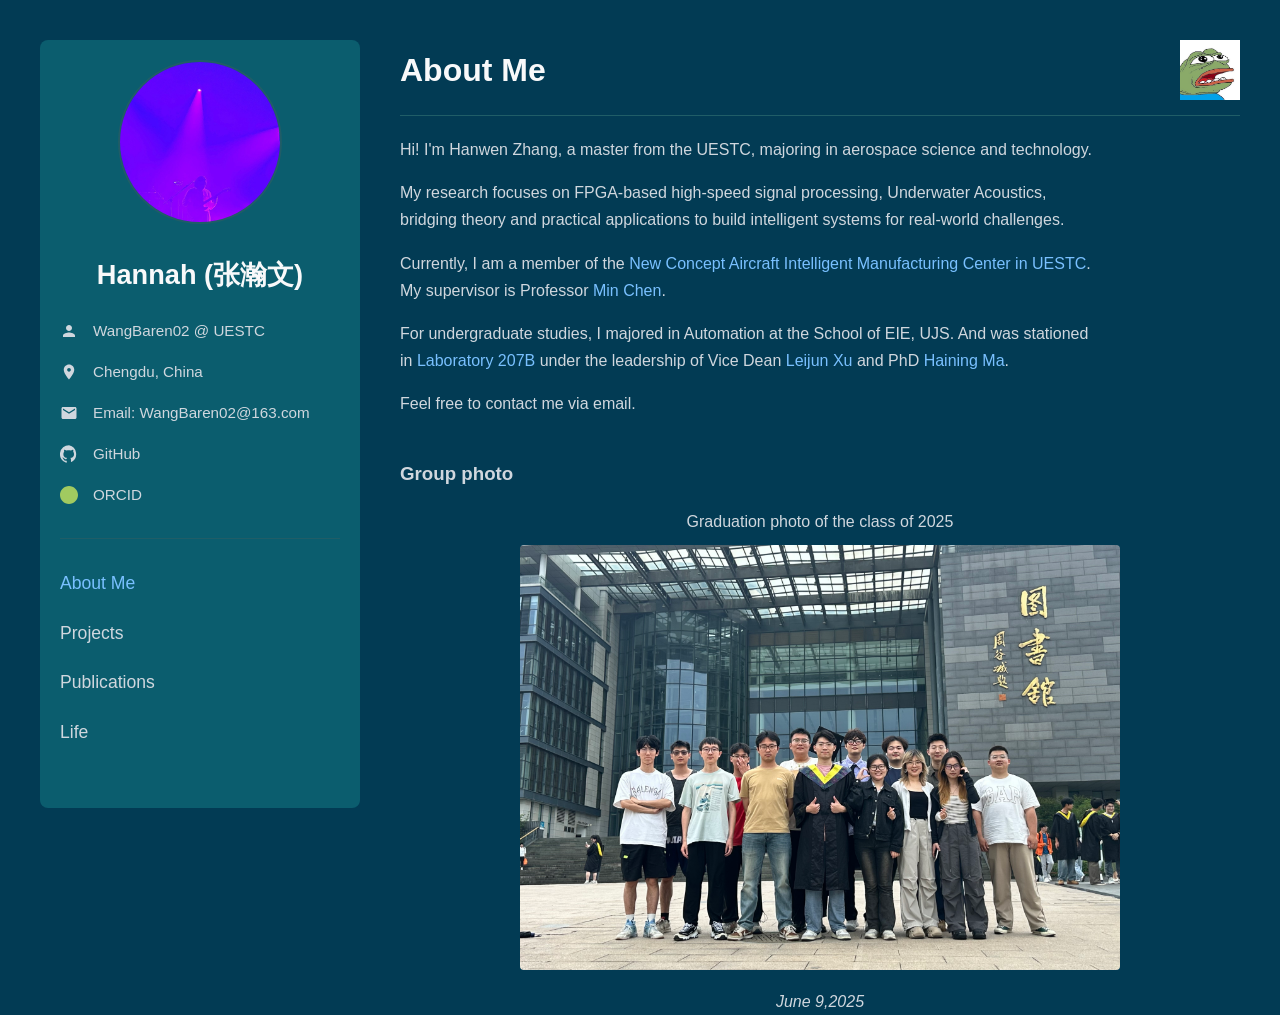
==== index.html @ 221b1028 "7" ====
<!DOCTYPE html>
<html lang="zh-CN">
<head>
    <meta charset="UTF-8">
    <meta name="viewport" content="width=1200, user-scalable=no">
    <title>Hannah (张瀚文) | Home</title>
    <link rel="icon" type="image/png" href="figure/WangBaren.jpg">
    <!-- Shared CSS for all pages -->
    <style>

        html, body {
            height: 100%;
            margin: 0;
        }

        :root { --bg-color: #023b54; --sidebar-bg-color: #0b5d6e; --text-color: #d0d7de; --link-color: #79c0ff; --heading-color: #f8f9fa; --border-color: #205d67; }
        body { margin: 0; font-family: -apple-system, BlinkMacSystemFont, 'Segoe UI', 'Roboto', sans-serif; background-color: var(--bg-color); color: var(--text-color); font-size: 16px; line-height: 1.7; }
        .container { display: flex; max-width: 1200px; margin: 40px auto; padding: 0 20px; align-items: flex-start; height: calc(100vh - 80px); }
        .sidebar {
            width: 280px;
            flex-shrink: 0;
            position: sticky;
            top: 40px;
            align-self: flex-start;
            background-color: var(--sidebar-bg-color);
            border-radius: 8px;
            padding: 20px;
        }
        a {
        color: var(--link-color);
        text-decoration: none;
        transition: color 0.2s;
          }
        a:hover { color: #9cd4ff; }
        a:visited { color: var(--link-color); }

        .main-content { flex-grow: 1; padding-left: 40px; overflow-y: auto; }
        .profile-card {
            text-align: center;
        }
        .profile-card .avatar {
            width: 160px;
            height: 160px;
            border-radius: 50%;
            border: 2px solid var(--border-color);
            margin-bottom: 20px;
        }
        .profile-card h1 {
            font-size: 1.7em;
            color: var(--heading-color);
            margin: 0 0 10px 0;
        }
        .info-list {
            list-style: none;
            padding: 0;
            margin-top: 20px;
            text-align: left;
        }
        .info-list li {
            display: flex;
            align-items: center;
            margin-bottom: 15px;
            font-size: 0.95em;
        }
        .info-list svg {
            width: 18px;
            height: 18px;
            margin-right: 15px;
            fill: var(--text-color);
            flex-shrink: 0;
        }
        .info-list a {
            color: var(--text-color);
            text-decoration: none;
            transition: color 0.2s;
            word-break: break-all;
        }
        .info-list a:hover {
            color: var(--link-color);
        }
        .page-title {
            font-size: 2em;
            color: var(--heading-color);
            margin-top: 0;
            margin-bottom: 20px;
        }
        .navigation {
            list-style: none;
            padding: 0;
            margin: 30px 0;
            border-top: 1px solid var(--border-color);
            padding-top: 20px;
            text-align: left;
        }
        .navigation a {
            display: block;
            padding: 10px 0px;
            font-size: 1.1em;
            color: var(--text-color);
            text-decoration: none;
            font-weight: 500;
            transition: color 0.2s;
        }
        .navigation a:hover,
        .navigation a.active {
            color: var(--link-color);
        }

        .content-section {
            margin-bottom: 40px;
        }
        .content-section p {
            max-width: 700px;
        }
        .item {
            display: flex;
            gap: 20px;
            margin-bottom: 30px;
        }
        .item .thumbnail {
            width: 220px;
            height: 140px;
            flex-shrink: 0;
            object-fit: cover;
            border: 1px solid var(--border-color);
        }
        .item-details .title {
            font-weight: 600;
            font-size: 1.1em;
            color: var(--heading-color);
            margin: 0 0 5px 0;
        }
        .item-details .description {
            font-size: 0.95em;
            margin: 0;
        }
        @media (max-width: 900px) {
            .container { flex-direction: column; }
            .sidebar { position: static; width: 100%; margin-bottom: 40px; }
            .main-content { padding-left: 0; }
        }
        @media (max-width: 600px) {
            .item { flex-direction: column; }
            .item .thumbnail { width: 100%; margin-bottom: 15px; }
        }
    </style>
</head>
<body>
    <div class="container">
        <aside class="sidebar">
            <div class="profile-card">
                <img src="figure/Hannah.jpg" alt="Avatar" class="avatar">
                <h1>Hannah (张瀚文)</h1>
            </div>
            <ul class="info-list">
                <li><svg viewBox="0 0 24 24"><path d="M12 12c2.21 0 4-1.79 4-4s-1.79-4-4-4-4 1.79-4 4 1.79 4 4 4zm0 2c-2.67 0-8 1.34-8 4v2h16v-2c0-2.66-5.33-4-8-4z"></path></svg><span>WangBaren02 @ UESTC</span></li>
                <li><svg viewBox="0 0 24 24"><path d="M12 2C8.13 2 5 5.13 5 9c0 5.25 7 13 7 13s7-7.75 7-13c0-3.87-3.13-7-7-7zm0 9.5c-1.38 0-2.5-1.12-2.5-2.5s1.12-2.5 2.5-2.5 2.5 1.12 2.5 2.5-1.12 2.5-2.5 2.5z"></path></svg><span>Chengdu, China</span></li>
                <li><svg viewBox="0 0 24 24"><path d="M20 4H4c-1.1 0-1.99.9-1.99 2L2 18c0 1.1.9 2 2 2h16c1.1 0 2-.9 2-2V6c0-1.1-.9-2-2-2zm0 4l-8 5-8-5V6l8 5 8-5v2z"></path></svg>Email: WangBaren02@163.com</li>
                <li><svg viewBox="0 0 24 24"><path d="M12 .3a12 12 0 0 0-3.8 23.4c.6.1.8-.3.8-.6v-2.2c-3.3.7-4-1.6-4-1.6-.5-1.4-1.3-1.8-1.3-1.8-1-1 .1-1 .1-1 1.1.1 1.7 1.2 1.7 1.2.9 1.6 2.5 1.2 3.1.9.1-.7.4-1.2.8-1.4-2.4-.3-4.9-1.2-4.9-5.3 0-1.2.4-2.1 1.1-2.9-.1-.3-.5-1.4.1-2.8 0 0 .9-.3 3.1 1.2.9-.2 1.9-.4 2.8-.4s1.9.1 2.8.4c2.2-1.5 3.1-1.2 3.1-1.2.6 1.4.2 2.5.1 2.8.7.7 1.1 1.7 1.1 2.9 0 4.1-2.5 5-4.9 5.3.4.3.8 1 .8 1.9v2.8c0 .3.2.7.8.6A12 12 0 0 0 12 .3z"></path></svg><a href="https://github.com/WangBaren02" target="_blank">GitHub</a></li>
                <li><svg viewBox="0 0 24 24" style="fill:#a1ca60;"><path d="M12 0C5.37 0 0 5.37 0 12s5.37 12 12 12 12-5.37 12-12S18.63 0 12 0zM7.6 18.44c-1.2-.28-1.5-.76-1.53-.8-.05-.1-.1-.13-.1-.14-.03-.02-.06-.03-.1-.03-.05 0-.1.02-.12.04-.02.02-.04.05-.04.1 0 .04.1.12.25.3.15.17.48.56 1.17.7.7.15 1.48.06 1.9-.22.1-.07.1-.17.1-.2 0-.02 0-.03-.02-.04-.02-.02-.05-.03-.1-.03s-.1.02-.13.04c-.4.2-1.1.28-1.7.1zM9.9 19.95c-.9-.45-1.23-1-1.26-1.07-.03-.07-.06-.1-.08-.12-.02-.02-.05-.03-.1-.03-.05 0-.1.02-.12.04-.03.02-.05.05-.05.1s.06.2.2.35c.14.15.5.58 1.27.97.77.4 1.62.46 2.08.2.1-.05.16-.14.16-.18 0-.04-.02-.06-.05-.08-.03-.02-.06-.02-.12-.02-.05 0-.1.02-.15.04-.5.2-1.32.18-1.9-.2zM12.17 21.2c-.56-.5-.73-1.15-.76-1.24-.03-.1-.06-.13-.08-.15-.02-.02-.05-.03-.1-.03-.05 0-.1.02-.13.04-.02.02-.04.06-.04.12 0 .05.05.2.16.4.1.22.45.88 1.2 1.34.75.45 1.63.53 2.1.3.1-.04.18-.13.18-.2 0-.03-.02-.06-.05-.08-.03-.02-.06-.03-.12-.03s-.12.02-.16.04c-.52.2-1.35.16-1.9-.3zM15.1 20.6c-.2-.7-.2-1.3-.2-1.35 0-.05-.02-.1-.05-.12s-.06-.03-.12-.03c-.05 0-.1.02-.14.04-.04.02-.08.06-.08.13 0 .07.02.5.06 1.1.04.6.13 1.18.28 1.62.03.1.1.15.15.15.05 0 .1-.02.1-.08.02-.12-.02-.8-.06-1.4zM18.3 18.4c-.65-.75-.8-1.4-.8-1.5s0-.15.02-.2c0-.04-.02-.07-.05-.1-.03-.02-.06-.03-.12-.03-.05 0-.1.02-.14.04-.04.02-.08.06-.08.13 0 .06.05.5.46 1.5.4.98.8 1.55 1.17 1.7.1.04.16.06.2.06.05 0 .1-.02.1-.08 0-.08-.2-.7-.6-1.5z"></path></svg><a href="" target="_blank">ORCID</a></li>
            </ul>
            <nav class="navigation">
                <a href="index.html" class="active">About Me</a>
                <a href="projects.html">Projects</a>
                <a href="publications.html">Publications</a>
                <a href="life.html">Life</a>
            </nav>
        </aside>

        <main class="main-content">
            <section class="content-section">
                <div style="display:flex; align-items:center; justify-content:space-between; border-bottom: 1px solid var(--border-color); padding-bottom: 15px; margin-bottom: 20px;">
                    <h2 class="page-title" style="margin: 0;">About Me</h2>
                    <img src="figure/WangBaren.jpg" alt="Logo" style="height:60px;">
                </div>

                <p>Hi! I'm Hanwen Zhang, a master from the UESTC, majoring in aerospace science and technology.</p>
                <p>My research focuses on FPGA-based high-speed signal processing, Underwater Acoustics, bridging theory and practical applications to build intelligent systems for real-world challenges.</p>
                <p>Currently, I am a member of the <a href="https://www.iaa.uestc.edu.cn/info/1049/5907.htm" target="_blank">New Concept Aircraft Intelligent Manufacturing Center in UESTC</a>. My supervisor is Professor <a href="https://www.iaa.uestc.edu.cn/info/1089/4755.htm" target="_blank">Min Chen</a>.</p>
                <p>For undergraduate studies, I majored in Automation at the School of EIE, UJS. And was stationed in <a href="https://shandyalove.github.io/207B.github.io/index.html" target="_blank">Laboratory 207B</a> under the leadership of Vice Dean <a href="https://eie.ujs.edu.cn/info/1149/13433.htm" target="_blank">Leijun Xu</a> and PhD <a href="http://dqxnfz.ujs.edu.cn/t/8.html" target="_blank">Haining Ma</a>.</p>
                <p>Feel free to contact me via email.<p>
            </section>

            <div class="life-card">
                        <h3>Group photo</h3>
                        <div style="text-align:center; font-weight:500; margin-bottom:10px;">Graduation photo of the class of 2025</div>
                        <a href="https://shandyalove.github.io/207B.github.io/index.html" target="_blank" style="display:block; text-align:center;">
                            <img src="figure/207B.jpg" alt="Graduation photo of the class of 2025" style="width:100%; max-width:600px; height:auto; border-radius:4px; margin-bottom:5px;">
                        </a>
                        <div style="text-align:center; font-style:italic; margin-top:5px;">June 9,2025</div>
                    </div>
<!--
            <section class="content-section">
                <h2 class="page-title">Recent</h2>

                <article class="item">
                    <img src="figure/RWKV_OWD.png" alt="News thumbnail" class="thumbnail">
                    <div class="item-details">
                        <p class="title">[2025/10] Open-World Detection</p>
                        <p class="description">I am involved in the C3-OWD project, led by my collaborator Siheng. Our model is built upon the RWKV framework, which achieves both efficiency and accuracy. The work is now available on <a href="https://arxiv.org/abs/2509.23316" target="_blank">arXiv</a>.</p>
                    </div>
                </article>

                <article class="item">
                    <img src="figure/JEPAT.jpg" alt="News thumbnail" class="thumbnail">
                    <div class="item-details">
                        <p class="title">[2025/09] JEPA for T2I</p>
                        <p class="description">In this work, we apply the JEPA architecture to text-to-image generation tasks. The detailed work can be found on <a href="https://arxiv.org/abs/2510.00974" target="_blank">arXiv</a>.</p>
                    </div>
                </article>

                <article class="item">
                    <img src="figure/DeCo_Detr.png" alt="News thumbnail" class="thumbnail">
                    <div class="item-details">
                        <p class="title">[2025/08] Open-Vocabulary Object Detection</p>
                        <p class="description">In this work, we propose a dynamic semantic anchor pool to achieve efficient open-vocabulary object detection. This work is currently under review.</p>
                    </div>
                </article>

            </section>
-->
        </main>
    </div>
</body>
</html>
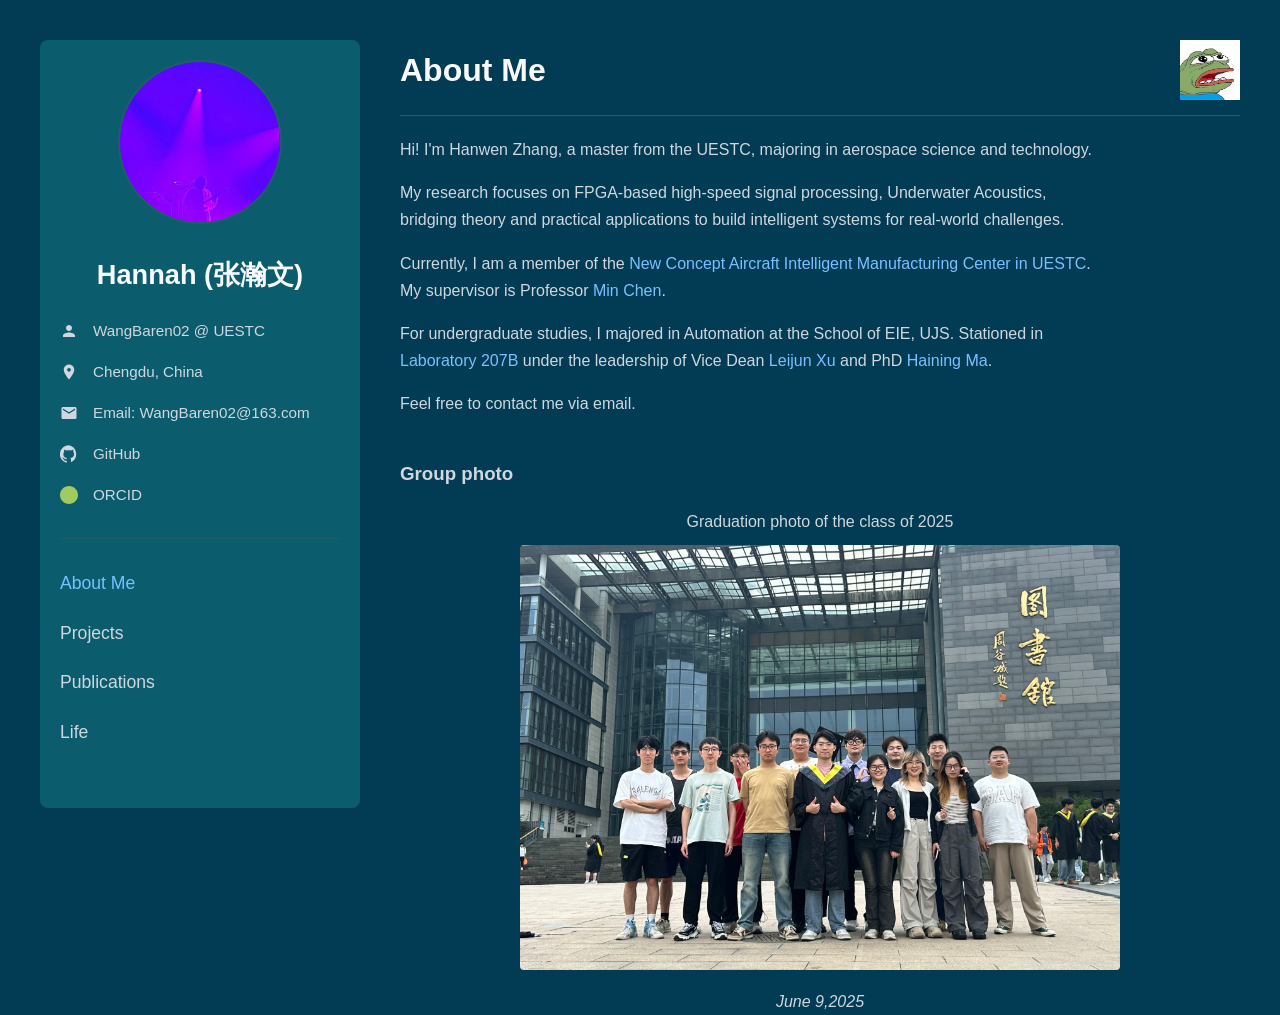
==== commit a663fb16: "Update index.html" ====
--- a/index.html
+++ b/index.html
@@ -177,7 +177,7 @@
                 <p>Hi! I'm Hanwen Zhang, a master from the UESTC, majoring in aerospace science and technology.</p>
                 <p>My research focuses on FPGA-based high-speed signal processing, Underwater Acoustics, bridging theory and practical applications to build intelligent systems for real-world challenges.</p>
                 <p>Currently, I am a member of the <a href="https://www.iaa.uestc.edu.cn/info/1049/5907.htm" target="_blank">New Concept Aircraft Intelligent Manufacturing Center in UESTC</a>. My supervisor is Professor <a href="https://www.iaa.uestc.edu.cn/info/1089/4755.htm" target="_blank">Min Chen</a>.</p>
-                <p>For undergraduate studies, I majored in Automation at the School of EIE, UJS. And was stationed in <a href="https://shandyalove.github.io/207B.github.io/index.html" target="_blank">Laboratory 207B</a> under the leadership of Vice Dean <a href="https://eie.ujs.edu.cn/info/1149/13433.htm" target="_blank">Leijun Xu</a> and PhD <a href="http://dqxnfz.ujs.edu.cn/t/8.html" target="_blank">Haining Ma</a>.</p>
+                <p>For undergraduate studies, I majored in Automation at the School of EIE, UJS. Stationed in <a href="https://shandyalove.github.io/207B.github.io/index.html" target="_blank">Laboratory 207B</a> under the leadership of Vice Dean <a href="https://eie.ujs.edu.cn/info/1149/13433.htm" target="_blank">Leijun Xu</a> and PhD <a href="http://dqxnfz.ujs.edu.cn/t/8.html" target="_blank">Haining Ma</a>.</p>
                 <p>Feel free to contact me via email.<p>
             </section>
 
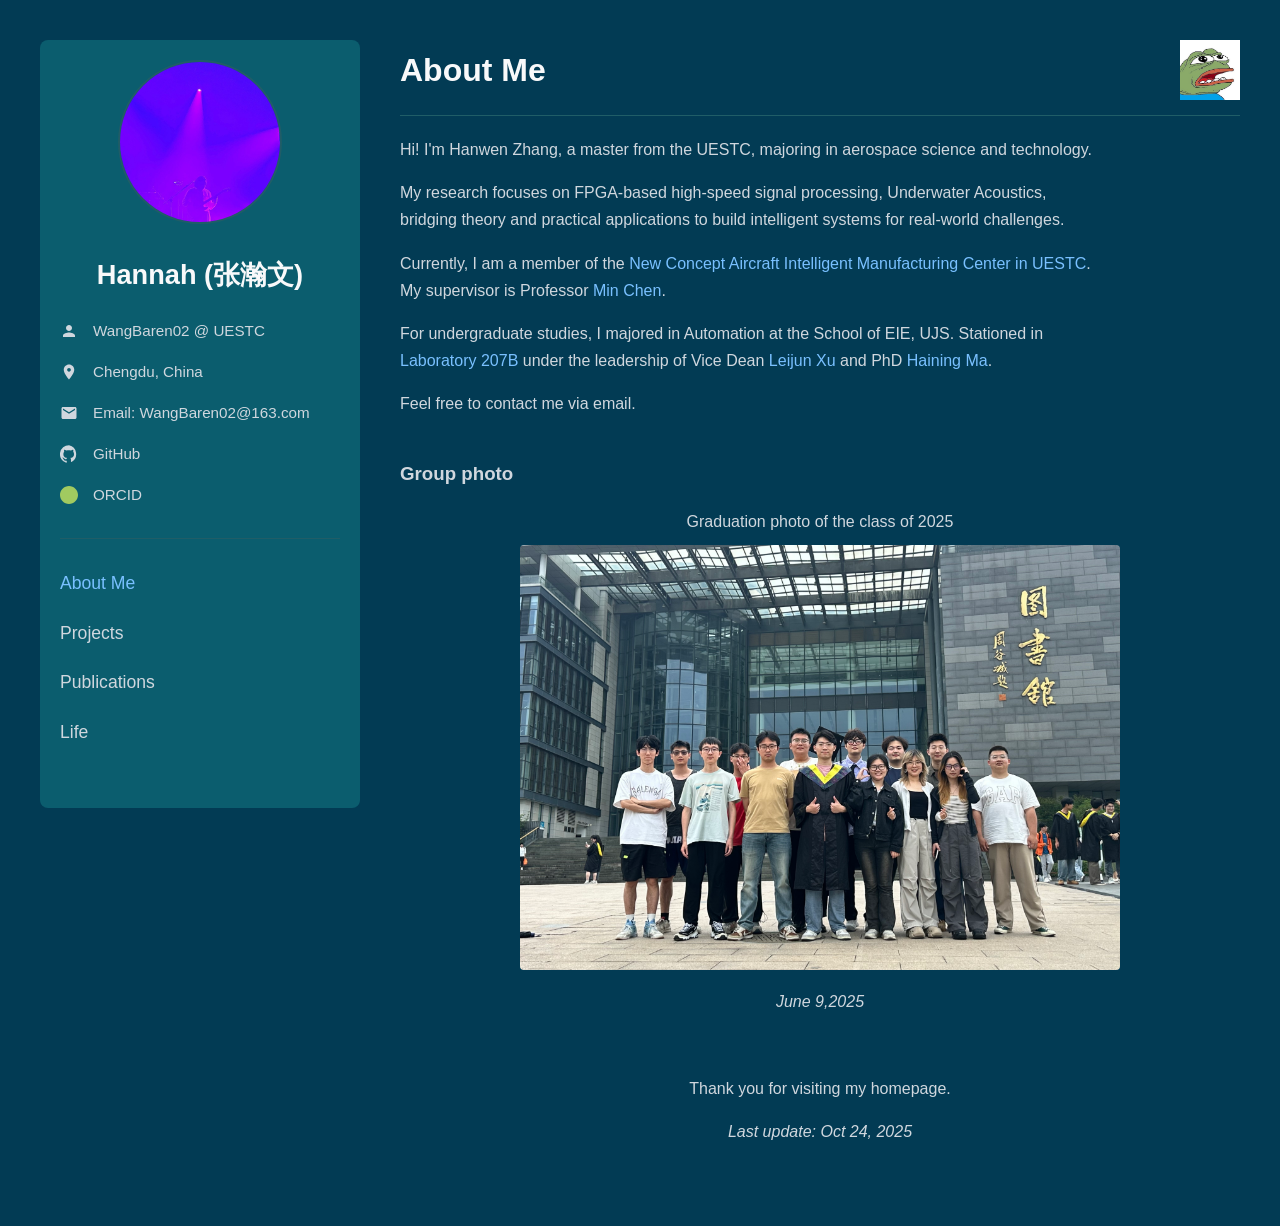
==== commit 5ac11fdb: "8" ====
--- a/index.html
+++ b/index.html
@@ -143,6 +143,7 @@
             .item { flex-direction: column; }
             .item .thumbnail { width: 100%; margin-bottom: 15px; }
         }
+
     </style>
 </head>
 <body>
@@ -219,6 +220,11 @@
 
             </section>
 -->
+            <footer style="text-align:center; margin-top:60px;">
+                <p>Thank you for visiting my homepage.</p>
+            <div style="text-align:center; font-style:italic; margin-bottom:80px;"> Last update: Oct 24, 2025</div>
+            </footer>
+
         </main>
     </div>
 </body>
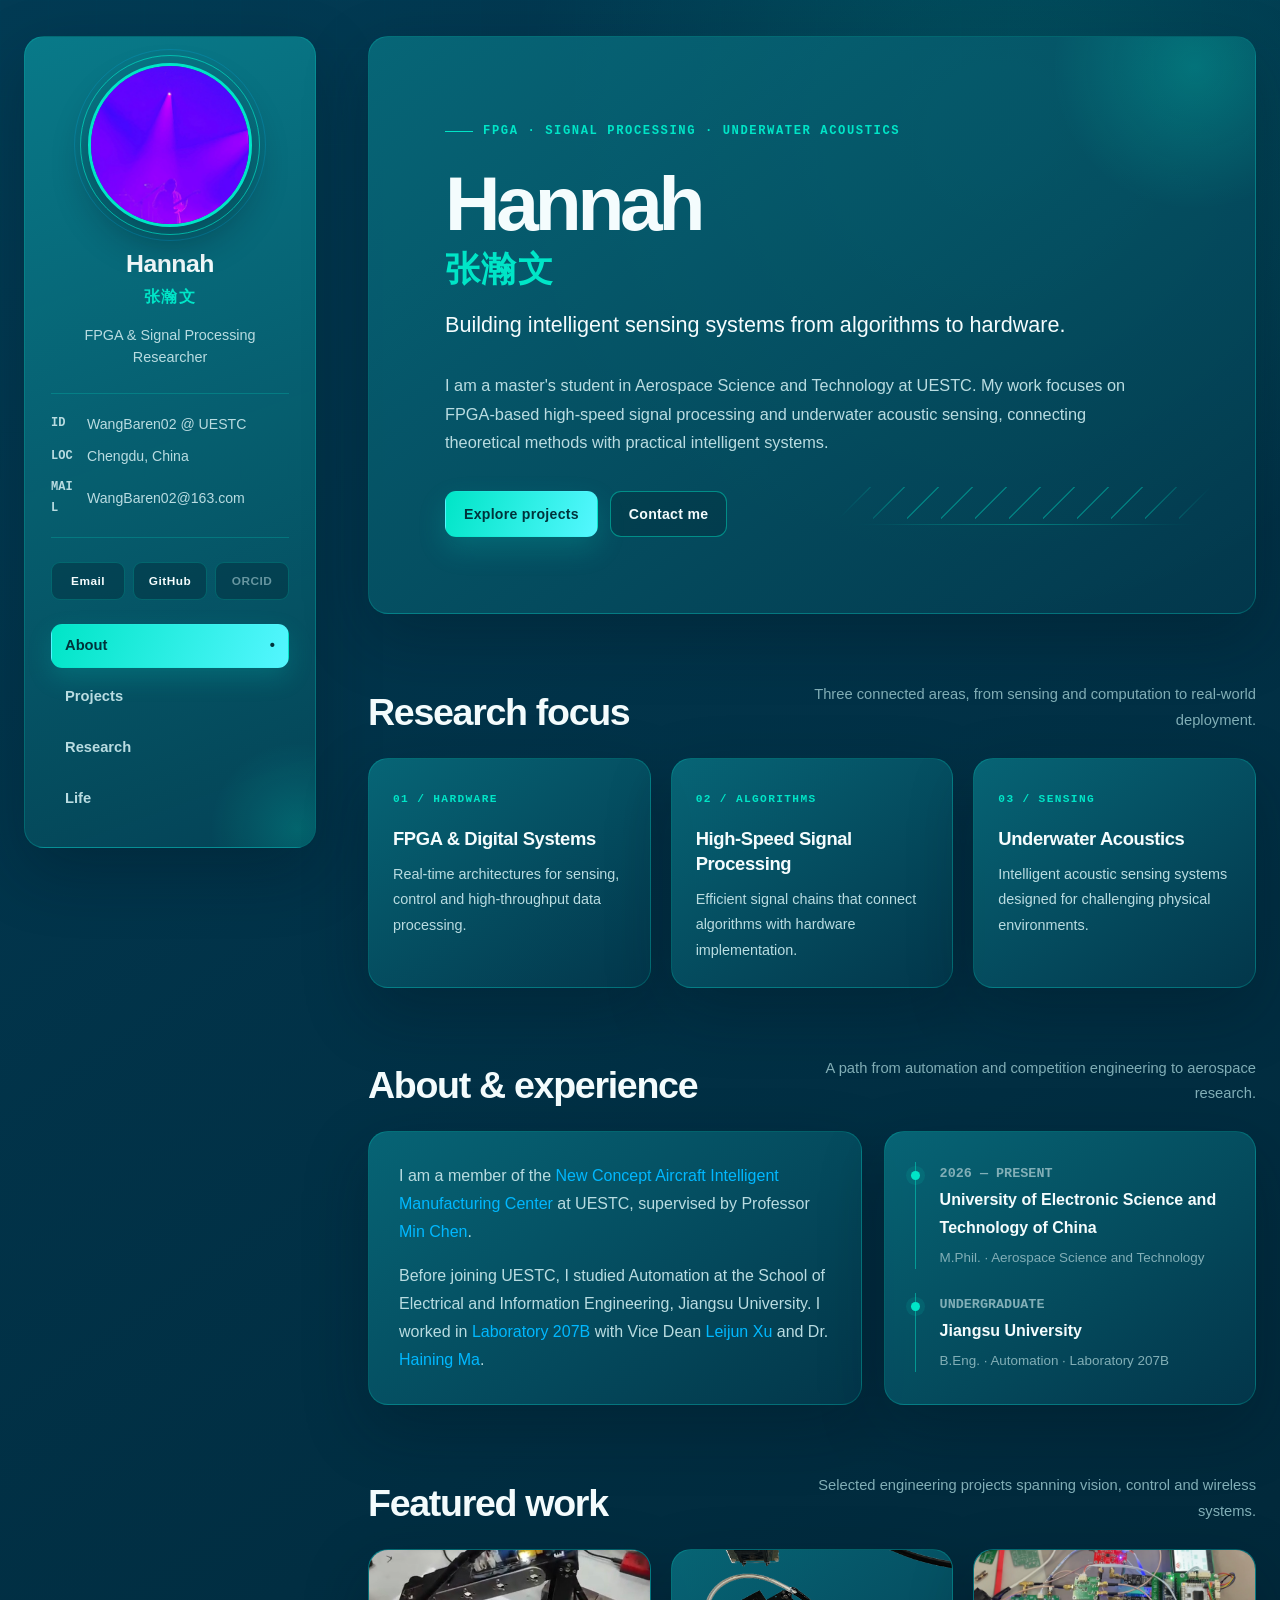
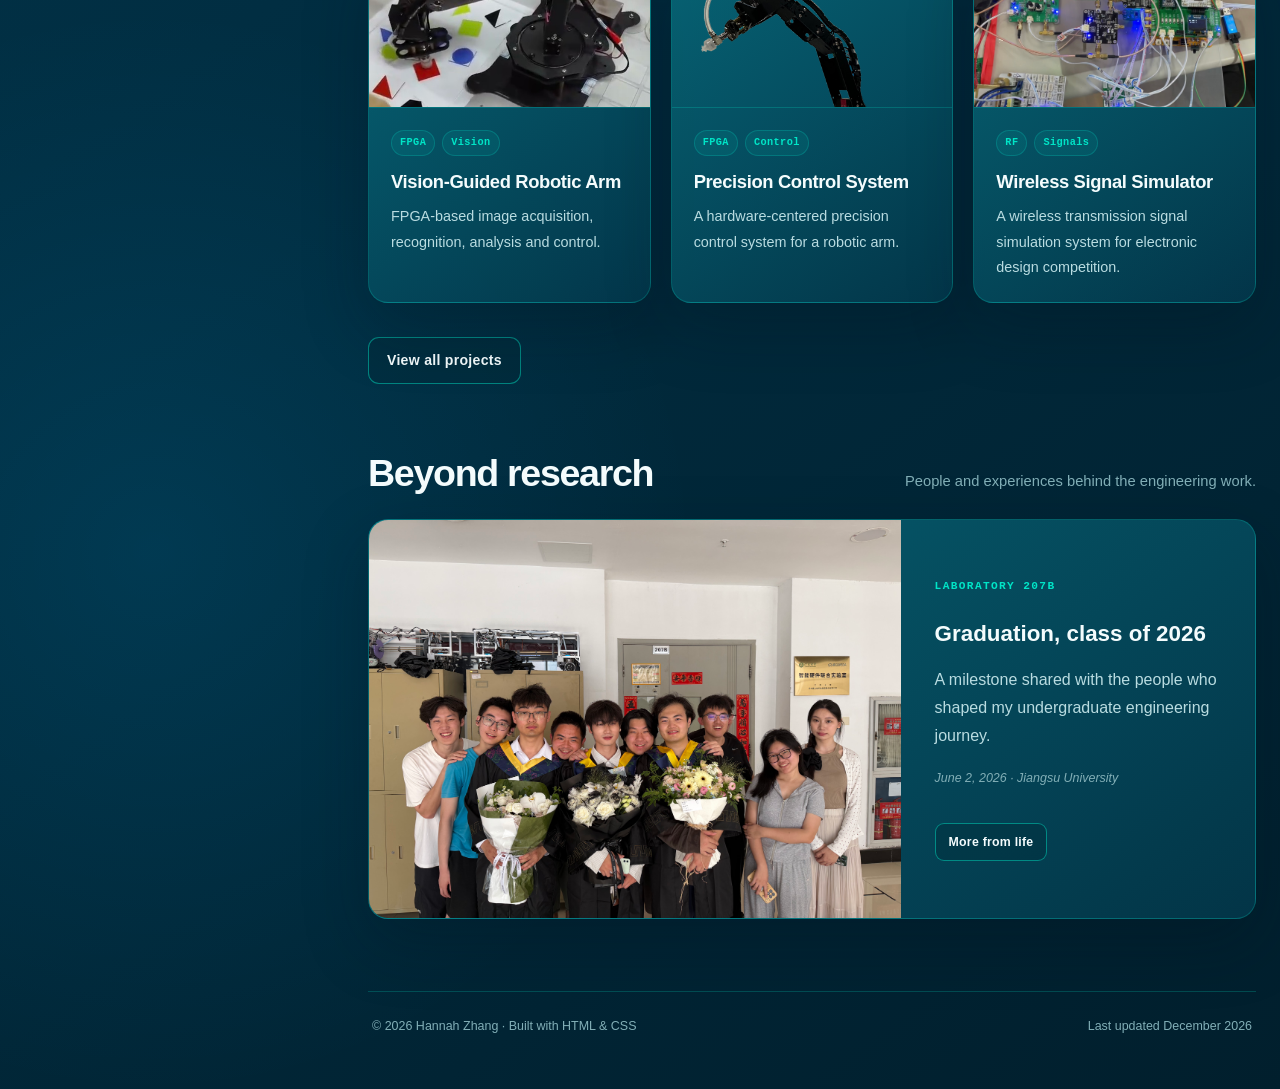
==== commit e3fbe1a2: "Redesign personal site" ====
--- a/index.html
+++ b/index.html
@@ -1,231 +1,205 @@
-<!DOCTYPE html>
-<html lang="zh-CN">
+<!doctype html>
+<html lang="en">
 <head>
-    <meta charset="UTF-8">
-    <meta name="viewport" content="width=1200, user-scalable=no">
-    <title>Hannah (张瀚文) | Home</title>
-    <link rel="icon" type="image/png" href="figure/WangBaren.jpg">
-    <!-- Shared CSS for all pages -->
-    <style>
-
-        html, body {
-            height: 100%;
-            margin: 0;
-        }
-
-        :root { --bg-color: #023b54; --sidebar-bg-color: #0b5d6e; --text-color: #d0d7de; --link-color: #79c0ff; --heading-color: #f8f9fa; --border-color: #205d67; }
-        body { margin: 0; font-family: -apple-system, BlinkMacSystemFont, 'Segoe UI', 'Roboto', sans-serif; background-color: var(--bg-color); color: var(--text-color); font-size: 16px; line-height: 1.7; }
-        .container { display: flex; max-width: 1200px; margin: 40px auto; padding: 0 20px; align-items: flex-start; height: calc(100vh - 80px); }
-        .sidebar {
-            width: 280px;
-            flex-shrink: 0;
-            position: sticky;
-            top: 40px;
-            align-self: flex-start;
-            background-color: var(--sidebar-bg-color);
-            border-radius: 8px;
-            padding: 20px;
-        }
-        a {
-        color: var(--link-color);
-        text-decoration: none;
-        transition: color 0.2s;
-          }
-        a:hover { color: #9cd4ff; }
-        a:visited { color: var(--link-color); }
-
-        .main-content { flex-grow: 1; padding-left: 40px; overflow-y: auto; }
-        .profile-card {
-            text-align: center;
-        }
-        .profile-card .avatar {
-            width: 160px;
-            height: 160px;
-            border-radius: 50%;
-            border: 2px solid var(--border-color);
-            margin-bottom: 20px;
-        }
-        .profile-card h1 {
-            font-size: 1.7em;
-            color: var(--heading-color);
-            margin: 0 0 10px 0;
-        }
-        .info-list {
-            list-style: none;
-            padding: 0;
-            margin-top: 20px;
-            text-align: left;
-        }
-        .info-list li {
-            display: flex;
-            align-items: center;
-            margin-bottom: 15px;
-            font-size: 0.95em;
-        }
-        .info-list svg {
-            width: 18px;
-            height: 18px;
-            margin-right: 15px;
-            fill: var(--text-color);
-            flex-shrink: 0;
-        }
-        .info-list a {
-            color: var(--text-color);
-            text-decoration: none;
-            transition: color 0.2s;
-            word-break: break-all;
-        }
-        .info-list a:hover {
-            color: var(--link-color);
-        }
-        .page-title {
-            font-size: 2em;
-            color: var(--heading-color);
-            margin-top: 0;
-            margin-bottom: 20px;
-        }
-        .navigation {
-            list-style: none;
-            padding: 0;
-            margin: 30px 0;
-            border-top: 1px solid var(--border-color);
-            padding-top: 20px;
-            text-align: left;
-        }
-        .navigation a {
-            display: block;
-            padding: 10px 0px;
-            font-size: 1.1em;
-            color: var(--text-color);
-            text-decoration: none;
-            font-weight: 500;
-            transition: color 0.2s;
-        }
-        .navigation a:hover,
-        .navigation a.active {
-            color: var(--link-color);
-        }
-
-        .content-section {
-            margin-bottom: 40px;
-        }
-        .content-section p {
-            max-width: 700px;
-        }
-        .item {
-            display: flex;
-            gap: 20px;
-            margin-bottom: 30px;
-        }
-        .item .thumbnail {
-            width: 220px;
-            height: 140px;
-            flex-shrink: 0;
-            object-fit: cover;
-            border: 1px solid var(--border-color);
-        }
-        .item-details .title {
-            font-weight: 600;
-            font-size: 1.1em;
-            color: var(--heading-color);
-            margin: 0 0 5px 0;
-        }
-        .item-details .description {
-            font-size: 0.95em;
-            margin: 0;
-        }
-        @media (max-width: 900px) {
-            .container { flex-direction: column; }
-            .sidebar { position: static; width: 100%; margin-bottom: 40px; }
-            .main-content { padding-left: 0; }
-        }
-        @media (max-width: 600px) {
-            .item { flex-direction: column; }
-            .item .thumbnail { width: 100%; margin-bottom: 15px; }
-        }
-
-    </style>
+    <meta charset="utf-8">
+    <meta name="viewport" content="width=device-width, initial-scale=1">
+    <meta name="description" content="Hannah Zhang's academic homepage: FPGA systems, high-speed signal processing and underwater acoustics.">
+    <meta name="theme-color" content="#023b54">
+    <meta property="og:title" content="Hannah Zhang | FPGA & Signal Processing">
+    <meta property="og:description" content="Research, engineering projects and selected interests from Hannah Zhang.">
+    <meta property="og:type" content="website">
+    <meta property="og:url" content="https://wangbaren02.github.io/">
+    <meta property="og:image" content="https://wangbaren02.github.io/figure/Hannah.jpg">
+    <link rel="canonical" href="https://wangbaren02.github.io/">
+    <link rel="icon" type="image/jpeg" href="figure/Hannah.jpg">
+    <link rel="stylesheet" href="assets/css/site.css">
+    <script src="assets/js/site.js" defer></script>
+    <title>Hannah Zhang | FPGA & Signal Processing</title>
 </head>
 <body>
-    <div class="container">
-        <aside class="sidebar">
-            <div class="profile-card">
-                <img src="figure/Hannah.jpg" alt="Avatar" class="avatar">
-                <h1>Hannah (张瀚文)</h1>
+    <a class="skip-link" href="#main-content">Skip to content</a>
+
+    <div class="site-shell">
+        <aside class="sidebar" aria-label="Profile and site navigation">
+            <div class="profile">
+                <div class="avatar-wrap">
+                    <img class="avatar" src="figure/Hannah.jpg" alt="Hannah Zhang's purple-toned profile image">
+                </div>
+                <h2 class="profile-name">Hannah</h2>
+                <p class="profile-name-cn" lang="zh-CN">张瀚文</p>
+                <p class="profile-role">FPGA &amp; Signal Processing Researcher</p>
             </div>
-            <ul class="info-list">
-                <li><svg viewBox="0 0 24 24"><path d="M12 12c2.21 0 4-1.79 4-4s-1.79-4-4-4-4 1.79-4 4 1.79 4 4 4zm0 2c-2.67 0-8 1.34-8 4v2h16v-2c0-2.66-5.33-4-8-4z"></path></svg><span>WangBaren02 @ UESTC</span></li>
-                <li><svg viewBox="0 0 24 24"><path d="M12 2C8.13 2 5 5.13 5 9c0 5.25 7 13 7 13s7-7.75 7-13c0-3.87-3.13-7-7-7zm0 9.5c-1.38 0-2.5-1.12-2.5-2.5s1.12-2.5 2.5-2.5 2.5 1.12 2.5 2.5-1.12 2.5-2.5 2.5z"></path></svg><span>Chengdu, China</span></li>
-                <li><svg viewBox="0 0 24 24"><path d="M20 4H4c-1.1 0-1.99.9-1.99 2L2 18c0 1.1.9 2 2 2h16c1.1 0 2-.9 2-2V6c0-1.1-.9-2-2-2zm0 4l-8 5-8-5V6l8 5 8-5v2z"></path></svg>Email: WangBaren02@163.com</li>
-                <li><svg viewBox="0 0 24 24"><path d="M12 .3a12 12 0 0 0-3.8 23.4c.6.1.8-.3.8-.6v-2.2c-3.3.7-4-1.6-4-1.6-.5-1.4-1.3-1.8-1.3-1.8-1-1 .1-1 .1-1 1.1.1 1.7 1.2 1.7 1.2.9 1.6 2.5 1.2 3.1.9.1-.7.4-1.2.8-1.4-2.4-.3-4.9-1.2-4.9-5.3 0-1.2.4-2.1 1.1-2.9-.1-.3-.5-1.4.1-2.8 0 0 .9-.3 3.1 1.2.9-.2 1.9-.4 2.8-.4s1.9.1 2.8.4c2.2-1.5 3.1-1.2 3.1-1.2.6 1.4.2 2.5.1 2.8.7.7 1.1 1.7 1.1 2.9 0 4.1-2.5 5-4.9 5.3.4.3.8 1 .8 1.9v2.8c0 .3.2.7.8.6A12 12 0 0 0 12 .3z"></path></svg><a href="https://github.com/WangBaren02" target="_blank">GitHub</a></li>
-                <li><svg viewBox="0 0 24 24" style="fill:#a1ca60;"><path d="M12 0C5.37 0 0 5.37 0 12s5.37 12 12 12 12-5.37 12-12S18.63 0 12 0zM7.6 18.44c-1.2-.28-1.5-.76-1.53-.8-.05-.1-.1-.13-.1-.14-.03-.02-.06-.03-.1-.03-.05 0-.1.02-.12.04-.02.02-.04.05-.04.1 0 .04.1.12.25.3.15.17.48.56 1.17.7.7.15 1.48.06 1.9-.22.1-.07.1-.17.1-.2 0-.02 0-.03-.02-.04-.02-.02-.05-.03-.1-.03s-.1.02-.13.04c-.4.2-1.1.28-1.7.1zM9.9 19.95c-.9-.45-1.23-1-1.26-1.07-.03-.07-.06-.1-.08-.12-.02-.02-.05-.03-.1-.03-.05 0-.1.02-.12.04-.03.02-.05.05-.05.1s.06.2.2.35c.14.15.5.58 1.27.97.77.4 1.62.46 2.08.2.1-.05.16-.14.16-.18 0-.04-.02-.06-.05-.08-.03-.02-.06-.02-.12-.02-.05 0-.1.02-.15.04-.5.2-1.32.18-1.9-.2zM12.17 21.2c-.56-.5-.73-1.15-.76-1.24-.03-.1-.06-.13-.08-.15-.02-.02-.05-.03-.1-.03-.05 0-.1.02-.13.04-.02.02-.04.06-.04.12 0 .05.05.2.16.4.1.22.45.88 1.2 1.34.75.45 1.63.53 2.1.3.1-.04.18-.13.18-.2 0-.03-.02-.06-.05-.08-.03-.02-.06-.03-.12-.03s-.12.02-.16.04c-.52.2-1.35.16-1.9-.3zM15.1 20.6c-.2-.7-.2-1.3-.2-1.35 0-.05-.02-.1-.05-.12s-.06-.03-.12-.03c-.05 0-.1.02-.14.04-.04.02-.08.06-.08.13 0 .07.02.5.06 1.1.04.6.13 1.18.28 1.62.03.1.1.15.15.15.05 0 .1-.02.1-.08.02-.12-.02-.8-.06-1.4zM18.3 18.4c-.65-.75-.8-1.4-.8-1.5s0-.15.02-.2c0-.04-.02-.07-.05-.1-.03-.02-.06-.03-.12-.03-.05 0-.1.02-.14.04-.04.02-.08.06-.08.13 0 .06.05.5.46 1.5.4.98.8 1.55 1.17 1.7.1.04.16.06.2.06.05 0 .1-.02.1-.08 0-.08-.2-.7-.6-1.5z"></path></svg><a href="" target="_blank">ORCID</a></li>
-            </ul>
-            <nav class="navigation">
-                <a href="index.html" class="active">About Me</a>
-                <a href="projects.html">Projects</a>
-                <a href="publications.html">Publications</a>
-                <a href="life.html">Life</a>
-            </nav>
+
+            <div class="sidebar-details">
+                <ul class="profile-meta">
+                    <li><span class="meta-mark" aria-hidden="true">ID</span><span>WangBaren02 @ UESTC</span></li>
+                    <li><span class="meta-mark" aria-hidden="true">LOC</span><span>Chengdu, China</span></li>
+                    <li><span class="meta-mark" aria-hidden="true">MAIL</span><a href="mailto:WangBaren02@163.com">WangBaren02@163.com</a></li>
+                </ul>
+
+                <div class="social-row" aria-label="External profiles">
+                    <a class="social-link" href="mailto:WangBaren02@163.com">Email</a>
+                    <a class="social-link" href="https://github.com/WangBaren02" target="_blank" rel="noopener noreferrer">GitHub</a>
+                    <span class="social-link is-disabled" aria-disabled="true" title="ORCID profile will be added later">ORCID</span>
+                </div>
+
+                <nav class="navigation" aria-label="Primary navigation">
+                    <a class="active" href="index.html" aria-current="page">About</a>
+                    <a href="projects.html">Projects</a>
+                    <a href="research.html">Research</a>
+                    <a href="life.html">Life</a>
+                </nav>
+            </div>
         </aside>
 
-        <main class="main-content">
-            <section class="content-section">
-                <div style="display:flex; align-items:center; justify-content:space-between; border-bottom: 1px solid var(--border-color); padding-bottom: 15px; margin-bottom: 20px;">
-                    <h2 class="page-title" style="margin: 0;">About Me</h2>
-                    <img src="figure/WangBaren.jpg" alt="Logo" style="height:60px;">
-                </div>
-
-                <p>Hi! I'm Hanwen Zhang, a master from the UESTC, majoring in aerospace science and technology.</p>
-                <p>My research focuses on FPGA-based high-speed signal processing, Underwater Acoustics, bridging theory and practical applications to build intelligent systems for real-world challenges.</p>
-                <p>Currently, I am a member of the <a href="https://www.iaa.uestc.edu.cn/info/1049/5907.htm" target="_blank">New Concept Aircraft Intelligent Manufacturing Center in UESTC</a>. My supervisor is Professor <a href="https://www.iaa.uestc.edu.cn/info/1089/4755.htm" target="_blank">Min Chen</a>.</p>
-                <p>For undergraduate studies, I majored in Automation at the School of EIE, UJS. Stationed in <a href="https://shandyalove.github.io/207B.github.io/index.html" target="_blank">Laboratory 207B</a> under the leadership of Vice Dean <a href="https://eie.ujs.edu.cn/info/1149/13433.htm" target="_blank">Leijun Xu</a> and PhD <a href="http://dqxnfz.ujs.edu.cn/t/8.html" target="_blank">Haining Ma</a>.</p>
-                <p>Feel free to contact me via email.<p>
-            </section>
-
-            <div class="life-card">
-                        <h3>Group photo</h3>
-                        <div style="text-align:center; font-weight:500; margin-bottom:10px;">Graduation photo of the class of 2025</div>
-                        <a href="https://shandyalove.github.io/207B.github.io/index.html" target="_blank" style="display:block; text-align:center;">
-                            <img src="figure/207B.jpg" alt="Graduation photo of the class of 2025" style="width:100%; max-width:600px; height:auto; border-radius:4px; margin-bottom:5px;">
-                        </a>
-                        <div style="text-align:center; font-style:italic; margin-top:5px;">June 9,2025</div>
+        <main class="content" id="main-content">
+            <header class="hero">
+                <p class="eyebrow">FPGA · Signal Processing · Underwater Acoustics</p>
+                <h1>Hannah <span lang="zh-CN">张瀚文</span></h1>
+                <p class="hero-lead">Building intelligent sensing systems from algorithms to hardware.</p>
+                <p class="hero-copy">
+                    I am a master's student in Aerospace Science and Technology at UESTC. My work focuses on
+                    FPGA-based high-speed signal processing and underwater acoustic sensing, connecting
+                    theoretical methods with practical intelligent systems.
+                </p>
+                <div class="hero-actions">
+                    <a class="button" href="projects.html">Explore projects</a>
+                    <a class="button secondary" href="mailto:WangBaren02@163.com">Contact me</a>
+                </div>
+            </header>
+
+            <section class="section" aria-labelledby="focus-title">
+                <div class="section-heading">
+                    <h2 id="focus-title">Research focus</h2>
+                    <p>Three connected areas, from sensing and computation to real-world deployment.</p>
+                </div>
+                <div class="focus-grid">
+                    <article class="card focus-card">
+                        <span class="card-index">01 / Hardware</span>
+                        <h3>FPGA &amp; Digital Systems</h3>
+                        <p>Real-time architectures for sensing, control and high-throughput data processing.</p>
+                    </article>
+                    <article class="card focus-card">
+                        <span class="card-index">02 / Algorithms</span>
+                        <h3>High-Speed Signal Processing</h3>
+                        <p>Efficient signal chains that connect algorithms with hardware implementation.</p>
+                    </article>
+                    <article class="card focus-card">
+                        <span class="card-index">03 / Sensing</span>
+                        <h3>Underwater Acoustics</h3>
+                        <p>Intelligent acoustic sensing systems designed for challenging physical environments.</p>
+                    </article>
+                </div>
+            </section>
+
+            <section class="section" aria-labelledby="about-title">
+                <div class="section-heading">
+                    <h2 id="about-title">About &amp; experience</h2>
+                    <p>A path from automation and competition engineering to aerospace research.</p>
+                </div>
+                <div class="about-grid">
+                    <div class="card about-copy">
+                        <p>
+                            I am a member of the
+                            <a href="https://www.iaa.uestc.edu.cn/info/1049/5907.htm" target="_blank" rel="noopener noreferrer">New Concept Aircraft Intelligent Manufacturing Center</a>
+                            at UESTC, supervised by Professor
+                            <a href="https://www.iaa.uestc.edu.cn/info/1089/4755.htm" target="_blank" rel="noopener noreferrer">Min Chen</a>.
+                        </p>
+                        <p>
+                            Before joining UESTC, I studied Automation at the School of Electrical and Information
+                            Engineering, Jiangsu University. I worked in
+                            <a href="https://207b-eie-ujs.github.io/" target="_blank" rel="noopener noreferrer">Laboratory 207B</a>
+                            with Vice Dean
+                            <a href="https://eie.ujs.edu.cn/info/1149/13433.htm" target="_blank" rel="noopener noreferrer">Leijun Xu</a>
+                            and Dr.
+                            <a href="http://dqxnfz.ujs.edu.cn/t/8.html" target="_blank" rel="noopener noreferrer">Haining Ma</a>.
+                        </p>
                     </div>
-<!--
-            <section class="content-section">
-                <h2 class="page-title">Recent</h2>
-
-                <article class="item">
-                    <img src="figure/RWKV_OWD.png" alt="News thumbnail" class="thumbnail">
-                    <div class="item-details">
-                        <p class="title">[2025/10] Open-World Detection</p>
-                        <p class="description">I am involved in the C3-OWD project, led by my collaborator Siheng. Our model is built upon the RWKV framework, which achieves both efficiency and accuracy. The work is now available on <a href="https://arxiv.org/abs/2509.23316" target="_blank">arXiv</a>.</p>
+                    <div class="card timeline-wrap">
+                        <div class="timeline">
+                            <article class="timeline-item">
+                                <p class="timeline-year">2026 — PRESENT</p>
+                                <h3>University of Electronic Science and Technology of China</h3>
+                                <p>M.Phil. · Aerospace Science and Technology</p>
+                            </article>
+                            <article class="timeline-item">
+                                <p class="timeline-year">UNDERGRADUATE</p>
+                                <h3>Jiangsu University</h3>
+                                <p>B.Eng. · Automation · Laboratory 207B</p>
+                            </article>
+                        </div>
+                    </div>
+                </div>
+            </section>
+
+            <section class="section" aria-labelledby="featured-title">
+                <div class="section-heading">
+                    <h2 id="featured-title">Featured work</h2>
+                    <p>Selected engineering projects spanning vision, control and wireless systems.</p>
+                </div>
+                <div class="featured-grid">
+                    <article class="card featured-card">
+                        <div class="featured-media">
+                            <img class="featured-image" src="figure/c6.png" alt="FPGA vision-guided robotic arm project">
+                        </div>
+                        <div class="featured-body">
+                            <div class="featured-meta"><span class="tag">FPGA</span><span class="tag">Vision</span></div>
+                            <h3>Vision-Guided Robotic Arm</h3>
+                            <p>FPGA-based image acquisition, recognition, analysis and control.</p>
+                        </div>
+                    </article>
+                    <article class="card featured-card">
+                        <div class="featured-media">
+                            <img class="featured-image" src="figure/c3.png" alt="FPGA precision robotic arm control project">
+                        </div>
+                        <div class="featured-body">
+                            <div class="featured-meta"><span class="tag">FPGA</span><span class="tag">Control</span></div>
+                            <h3>Precision Control System</h3>
+                            <p>A hardware-centered precision control system for a robotic arm.</p>
+                        </div>
+                    </article>
+                    <article class="card featured-card">
+                        <div class="featured-media">
+                            <img class="featured-image" src="figure/c2.png" alt="Wireless transmission signal simulation project">
+                        </div>
+                        <div class="featured-body">
+                            <div class="featured-meta"><span class="tag">RF</span><span class="tag">Signals</span></div>
+                            <h3>Wireless Signal Simulator</h3>
+                            <p>A wireless transmission signal simulation system for electronic design competition.</p>
+                        </div>
+                    </article>
+                </div>
+                <div class="hero-actions">
+                    <a class="button secondary" href="projects.html">View all projects</a>
+                </div>
+            </section>
+
+            <section class="section" aria-labelledby="beyond-title">
+                <div class="section-heading">
+                    <h2 id="beyond-title">Beyond research</h2>
+                    <p>People and experiences behind the engineering work.</p>
+                </div>
+                <article class="card photo-feature">
+                    <a href="https://207b-eie-ujs.github.io/" target="_blank" rel="noopener noreferrer">
+                        <img src="figure/graduation_2026.jpg" alt="Graduation photo of Laboratory 207B's class of 2026">
+                    </a>
+                    <div class="photo-feature-copy">
+                        <span class="card-index">LABORATORY 207B</span>
+                        <h3>Graduation, class of 2026</h3>
+                        <p>A milestone shared with the people who shaped my undergraduate engineering journey.</p>
+                        <p class="photo-caption">June 2, 2026 · Jiangsu University</p>
+                        <div class="card-actions">
+                            <a class="button small secondary" href="life.html">More from life</a>
+                        </div>
                     </div>
                 </article>
-
-                <article class="item">
-                    <img src="figure/JEPAT.jpg" alt="News thumbnail" class="thumbnail">
-                    <div class="item-details">
-                        <p class="title">[2025/09] JEPA for T2I</p>
-                        <p class="description">In this work, we apply the JEPA architecture to text-to-image generation tasks. The detailed work can be found on <a href="https://arxiv.org/abs/2510.00974" target="_blank">arXiv</a>.</p>
-                    </div>
-                </article>
-
-                <article class="item">
-                    <img src="figure/DeCo_Detr.png" alt="News thumbnail" class="thumbnail">
-                    <div class="item-details">
-                        <p class="title">[2025/08] Open-Vocabulary Object Detection</p>
-                        <p class="description">In this work, we propose a dynamic semantic anchor pool to achieve efficient open-vocabulary object detection. This work is currently under review.</p>
-                    </div>
-                </article>
-
-            </section>
--->
-            <footer style="text-align:center; margin-top:60px;">
-                <p>Thank you for visiting my homepage.</p>
-            <div style="text-align:center; font-style:italic; margin-bottom:80px;"> Last update: Oct 24, 2025</div>
+            </section>
+
+            <footer class="site-footer">
+                <p>© <span data-current-year>2026</span> Hannah Zhang · Built with HTML &amp; CSS</p>
+                <p>Last updated <time data-last-updated>July 2026</time></p>
             </footer>
-
         </main>
     </div>
 </body>
-</html>+</html>
--- a/assets/css/site.css
+++ b/assets/css/site.css
@@ -0,0 +1,1295 @@
+:root {
+    color-scheme: dark;
+    --bg-deep: #011f2d;
+    --bg-main: #023b54;
+    --bg-raised: #064d61;
+    --surface: rgba(7, 94, 112, 0.84);
+    --surface-strong: rgba(8, 119, 134, 0.9);
+    --surface-soft: rgba(2, 55, 73, 0.7);
+    --accent: #00e5c7;
+    --accent-blue: #00b8ff;
+    --accent-hover: #50ffe7;
+    --text-primary: #f4fcfd;
+    --text-secondary: #b9dce1;
+    --text-muted: #82afb7;
+    --border: rgba(0, 229, 199, 0.22);
+    --border-strong: rgba(0, 229, 199, 0.48);
+    --shadow: 0 24px 64px rgba(0, 18, 28, 0.28);
+    --shadow-hover: 0 28px 72px rgba(0, 20, 30, 0.38);
+    --radius-lg: 20px;
+    --radius-md: 14px;
+    --radius-sm: 10px;
+    --content-width: 1280px;
+}
+
+*,
+*::before,
+*::after {
+    box-sizing: border-box;
+}
+
+html {
+    scroll-behavior: smooth;
+}
+
+body {
+    min-height: 100vh;
+    margin: 0;
+    overflow-x: hidden;
+    color: var(--text-secondary);
+    font-family: Inter, "Noto Sans SC", -apple-system, BlinkMacSystemFont, "Segoe UI", sans-serif;
+    font-size: 16px;
+    line-height: 1.75;
+    background:
+        radial-gradient(circle at 78% 5%, rgba(0, 229, 199, 0.16), transparent 30rem),
+        radial-gradient(circle at 12% 80%, rgba(0, 184, 255, 0.11), transparent 34rem),
+        linear-gradient(145deg, var(--bg-main) 0%, #012e42 50%, var(--bg-deep) 100%);
+}
+
+body::before {
+    position: fixed;
+    inset: 0;
+    z-index: -1;
+    pointer-events: none;
+    content: "";
+    opacity: 0.2;
+    background-image:
+        linear-gradient(rgba(0, 229, 199, 0.06) 1px, transparent 1px),
+        linear-gradient(90deg, rgba(0, 229, 199, 0.06) 1px, transparent 1px);
+    background-size: 48px 48px;
+    mask-image: linear-gradient(to bottom, black, transparent 76%);
+}
+
+img {
+    display: block;
+    max-width: 100%;
+}
+
+a {
+    color: var(--accent-blue);
+    text-decoration: none;
+    text-underline-offset: 0.2em;
+}
+
+a:hover {
+    color: var(--accent-hover);
+}
+
+a:focus-visible,
+button:focus-visible,
+audio:focus-visible {
+    outline: 3px solid var(--accent);
+    outline-offset: 4px;
+}
+
+p,
+h1,
+h2,
+h3 {
+    margin-top: 0;
+}
+
+.skip-link {
+    position: fixed;
+    top: 12px;
+    left: 12px;
+    z-index: 20;
+    padding: 10px 14px;
+    color: #002f39;
+    font-weight: 800;
+    background: var(--accent);
+    border-radius: var(--radius-sm);
+    transform: translateY(-150%);
+}
+
+.skip-link:focus {
+    transform: translateY(0);
+}
+
+.site-shell {
+    display: grid;
+    grid-template-columns: 292px minmax(0, 1fr);
+    gap: 52px;
+    width: min(var(--content-width), calc(100% - 48px));
+    margin: 0 auto;
+    padding: 36px 0 52px;
+}
+
+.sidebar {
+    position: sticky;
+    top: 28px;
+    align-self: start;
+    overflow: hidden;
+    padding: 26px;
+    background:
+        linear-gradient(160deg, rgba(9, 126, 140, 0.94), rgba(4, 68, 87, 0.92));
+    border: 1px solid var(--border);
+    border-radius: var(--radius-lg);
+    box-shadow: var(--shadow);
+}
+
+.sidebar::after {
+    position: absolute;
+    right: -72px;
+    bottom: -72px;
+    width: 180px;
+    height: 180px;
+    pointer-events: none;
+    content: "";
+    background: radial-gradient(circle, rgba(0, 229, 199, 0.2), transparent 68%);
+}
+
+.profile {
+    text-align: center;
+}
+
+.avatar-wrap {
+    position: relative;
+    width: 164px;
+    height: 164px;
+    margin: 0 auto 22px;
+}
+
+.avatar-wrap::before,
+.avatar-wrap::after {
+    position: absolute;
+    inset: -8px;
+    content: "";
+    border: 1px solid rgba(0, 229, 199, 0.65);
+    border-radius: 50%;
+}
+
+.avatar-wrap::after {
+    inset: -14px;
+    border-color: rgba(0, 184, 255, 0.2);
+}
+
+.avatar {
+    width: 100%;
+    height: 100%;
+    object-fit: cover;
+    border: 3px solid var(--accent);
+    border-radius: 50%;
+    box-shadow: 0 18px 36px rgba(0, 15, 27, 0.32);
+}
+
+.profile-name {
+    margin-bottom: 3px;
+    color: var(--text-primary);
+    font-size: 1.55rem;
+    line-height: 1.25;
+    letter-spacing: -0.02em;
+}
+
+.profile-name-cn {
+    margin-bottom: 13px;
+    color: var(--accent);
+    font-size: 1rem;
+    font-weight: 700;
+    letter-spacing: 0.08em;
+}
+
+.profile-role {
+    max-width: 220px;
+    margin: 0 auto;
+    color: var(--text-secondary);
+    font-size: 0.9rem;
+    line-height: 1.55;
+}
+
+.profile-meta {
+    display: grid;
+    gap: 8px;
+    margin: 24px 0;
+    padding: 18px 0;
+    list-style: none;
+    text-align: left;
+    border-top: 1px solid var(--border);
+    border-bottom: 1px solid var(--border);
+}
+
+.profile-meta li {
+    display: grid;
+    grid-template-columns: 28px 1fr;
+    column-gap: 8px;
+    align-items: center;
+    min-width: 0;
+    font-size: 0.88rem;
+}
+
+.meta-mark {
+    color: var(--accent);
+    font-family: ui-monospace, SFMono-Regular, Consolas, monospace;
+    font-size: 0.75rem;
+    font-weight: 800;
+}
+
+.profile-meta a,
+.profile-meta span {
+    min-width: 0;
+    color: var(--text-secondary);
+    overflow-wrap: anywhere;
+}
+
+.profile-meta a:hover {
+    color: var(--accent-hover);
+}
+
+.social-row {
+    display: grid;
+    grid-template-columns: repeat(3, minmax(0, 1fr));
+    gap: 8px;
+    margin-bottom: 24px;
+}
+
+.social-link {
+    display: grid;
+    place-items: center;
+    min-height: 38px;
+    padding: 6px;
+    color: var(--text-primary);
+    font-size: 0.74rem;
+    font-weight: 800;
+    letter-spacing: 0.04em;
+    background: rgba(1, 35, 48, 0.36);
+    border: 1px solid var(--border);
+    border-radius: 9px;
+    transition: transform 180ms ease, border-color 180ms ease, background-color 180ms ease;
+}
+
+.social-link:hover {
+    color: var(--text-primary);
+    background: rgba(0, 229, 199, 0.13);
+    border-color: var(--border-strong);
+    transform: translateY(-2px);
+}
+
+.social-link.is-disabled {
+    color: rgba(185, 220, 225, 0.55);
+    cursor: not-allowed;
+}
+
+.navigation {
+    display: grid;
+    gap: 7px;
+}
+
+.navigation a {
+    display: flex;
+    align-items: center;
+    justify-content: space-between;
+    min-height: 44px;
+    padding: 8px 13px;
+    color: var(--text-secondary);
+    font-size: 0.92rem;
+    font-weight: 750;
+    border: 1px solid transparent;
+    border-radius: 11px;
+    transition: color 180ms ease, background-color 180ms ease, transform 180ms ease;
+}
+
+.navigation a::after {
+    color: var(--accent);
+    content: "↗";
+    opacity: 0;
+    transform: translate(-4px, 4px);
+    transition: opacity 180ms ease, transform 180ms ease;
+}
+
+.navigation a:hover {
+    color: var(--text-primary);
+    background: rgba(0, 229, 199, 0.08);
+    transform: translateX(3px);
+}
+
+.navigation a:hover::after {
+    opacity: 1;
+    transform: translate(0, 0);
+}
+
+.navigation a.active {
+    color: #00333b;
+    background: linear-gradient(110deg, var(--accent), #54f6ff);
+    box-shadow: 0 10px 24px rgba(0, 229, 199, 0.18);
+}
+
+.navigation a.active::after {
+    color: #00333b;
+    content: "•";
+    opacity: 1;
+    transform: none;
+}
+
+.content {
+    min-width: 0;
+}
+
+.hero,
+.page-header,
+.card {
+    position: relative;
+    overflow: hidden;
+    background:
+        linear-gradient(145deg, rgba(8, 112, 128, 0.82), rgba(3, 57, 77, 0.82));
+    border: 1px solid var(--border);
+    border-radius: var(--radius-lg);
+    box-shadow: var(--shadow);
+}
+
+.hero::after,
+.page-header::after {
+    position: absolute;
+    top: -120px;
+    right: -90px;
+    width: 300px;
+    height: 300px;
+    pointer-events: none;
+    content: "";
+    background: radial-gradient(circle, rgba(0, 229, 199, 0.23), transparent 67%);
+}
+
+.hero {
+    min-height: 520px;
+    padding: clamp(40px, 7vw, 76px);
+}
+
+.hero::before {
+    position: absolute;
+    right: 5%;
+    bottom: 52px;
+    width: 42%;
+    height: 74px;
+    pointer-events: none;
+    content: "";
+    opacity: 0.35;
+    background:
+        linear-gradient(90deg, transparent, var(--accent), transparent) 0 50% / 100% 1px no-repeat,
+        linear-gradient(135deg, transparent 0 44%, var(--accent) 45% 47%, transparent 48% 100%) 0 0 / 34px 34px repeat-x;
+    mask-image: linear-gradient(90deg, transparent, black 20%, black 80%, transparent);
+}
+
+.eyebrow {
+    display: inline-flex;
+    align-items: center;
+    gap: 10px;
+    margin-bottom: 22px;
+    color: var(--accent);
+    font-family: ui-monospace, SFMono-Regular, Consolas, monospace;
+    font-size: 0.76rem;
+    font-weight: 800;
+    letter-spacing: 0.13em;
+    text-transform: uppercase;
+}
+
+.eyebrow::before {
+    width: 28px;
+    height: 1px;
+    content: "";
+    background: var(--accent);
+}
+
+.hero h1,
+.page-header h1 {
+    position: relative;
+    z-index: 1;
+    max-width: 820px;
+    margin-bottom: 20px;
+    color: var(--text-primary);
+    font-size: clamp(2.6rem, 6vw, 4.8rem);
+    line-height: 1.03;
+    letter-spacing: -0.055em;
+}
+
+.hero h1 span {
+    display: block;
+    margin-top: 8px;
+    color: var(--accent);
+    font-size: 0.46em;
+    letter-spacing: 0.04em;
+}
+
+.hero-lead {
+    position: relative;
+    z-index: 1;
+    max-width: 710px;
+    margin-bottom: 30px;
+    color: var(--text-primary);
+    font-size: clamp(1.1rem, 2vw, 1.35rem);
+    line-height: 1.55;
+}
+
+.hero-copy,
+.page-intro {
+    max-width: 720px;
+    margin-bottom: 0;
+    color: var(--text-secondary);
+    font-size: 1.02rem;
+}
+
+.hero-actions,
+.card-actions {
+    display: flex;
+    flex-wrap: wrap;
+    gap: 12px;
+    margin-top: 34px;
+}
+
+.button {
+    display: inline-flex;
+    align-items: center;
+    justify-content: center;
+    min-height: 46px;
+    padding: 10px 18px;
+    color: #00333b;
+    font-size: 0.88rem;
+    font-weight: 850;
+    letter-spacing: 0.02em;
+    background: linear-gradient(110deg, var(--accent), #55f7ff);
+    border: 1px solid transparent;
+    border-radius: 11px;
+    box-shadow: 0 12px 28px rgba(0, 229, 199, 0.18);
+    transition: transform 180ms ease, box-shadow 180ms ease;
+}
+
+.button:hover {
+    color: #002c35;
+    box-shadow: 0 16px 34px rgba(0, 229, 199, 0.28);
+    transform: translateY(-2px);
+}
+
+.button.secondary {
+    color: var(--text-primary);
+    background: rgba(2, 42, 56, 0.38);
+    border-color: var(--border-strong);
+    box-shadow: none;
+}
+
+.button.secondary:hover {
+    color: var(--accent-hover);
+    background: rgba(0, 229, 199, 0.09);
+}
+
+.button.small {
+    min-height: 38px;
+    padding: 7px 13px;
+    font-size: 0.77rem;
+    border-radius: 9px;
+}
+
+.button[aria-disabled="true"] {
+    color: rgba(244, 252, 253, 0.58);
+    cursor: not-allowed;
+    background: rgba(2, 42, 56, 0.38);
+    border-color: var(--border);
+    box-shadow: none;
+    pointer-events: none;
+}
+
+.section {
+    margin-top: 68px;
+}
+
+.section-heading {
+    display: flex;
+    align-items: end;
+    justify-content: space-between;
+    gap: 24px;
+    margin-bottom: 24px;
+}
+
+.section-heading h2 {
+    margin-bottom: 0;
+    color: var(--text-primary);
+    font-size: clamp(1.75rem, 3vw, 2.35rem);
+    line-height: 1.15;
+    letter-spacing: -0.035em;
+}
+
+.section-heading p {
+    max-width: 470px;
+    margin-bottom: 0;
+    color: var(--text-muted);
+    font-size: 0.92rem;
+    text-align: right;
+}
+
+.focus-grid,
+.featured-grid,
+.project-grid,
+.interest-grid {
+    display: grid;
+    grid-template-columns: repeat(3, minmax(0, 1fr));
+    gap: 20px;
+}
+
+.focus-card,
+.featured-card,
+.research-card,
+.project-card,
+.interest-card,
+.empty-state,
+.timeline-wrap,
+.photo-card {
+    padding: 24px;
+    transition: transform 180ms ease, border-color 180ms ease, box-shadow 180ms ease;
+}
+
+.focus-card:hover,
+.featured-card:hover,
+.research-card:hover,
+.project-card:hover,
+.interest-card:hover {
+    border-color: var(--border-strong);
+    box-shadow: var(--shadow-hover);
+    transform: translateY(-4px);
+}
+
+.card-index,
+.project-kicker,
+.interest-type {
+    display: inline-block;
+    margin-bottom: 18px;
+    color: var(--accent);
+    font-family: ui-monospace, SFMono-Regular, Consolas, monospace;
+    font-size: 0.7rem;
+    font-weight: 850;
+    letter-spacing: 0.12em;
+    text-transform: uppercase;
+}
+
+.focus-card h3,
+.featured-card h3,
+.research-card h3,
+.project-card h2,
+.interest-card h2 {
+    margin-bottom: 10px;
+    color: var(--text-primary);
+    font-size: 1.15rem;
+    line-height: 1.35;
+    letter-spacing: -0.02em;
+}
+
+.focus-card p,
+.featured-card p,
+.research-card p,
+.project-card p,
+.interest-card p {
+    margin-bottom: 0;
+    color: var(--text-secondary);
+    font-size: 0.9rem;
+}
+
+.about-grid {
+    display: grid;
+    grid-template-columns: minmax(0, 1.14fr) minmax(280px, 0.86fr);
+    gap: 22px;
+}
+
+.about-copy,
+.timeline-wrap {
+    padding: 30px;
+}
+
+.about-copy p:last-child {
+    margin-bottom: 0;
+}
+
+.timeline {
+    display: grid;
+    gap: 24px;
+}
+
+.timeline-item {
+    position: relative;
+    padding-left: 24px;
+    border-left: 1px solid var(--border-strong);
+}
+
+.timeline-item::before {
+    position: absolute;
+    top: 9px;
+    left: -5px;
+    width: 9px;
+    height: 9px;
+    content: "";
+    background: var(--accent);
+    border-radius: 50%;
+    box-shadow: 0 0 0 5px rgba(0, 229, 199, 0.1);
+}
+
+.timeline-year {
+    margin-bottom: 4px;
+    color: var(--accent);
+    font-family: ui-monospace, SFMono-Regular, Consolas, monospace;
+    font-size: 0.72rem;
+    font-weight: 800;
+}
+
+.timeline-item h3 {
+    margin-bottom: 4px;
+    color: var(--text-primary);
+    font-size: 1rem;
+}
+
+.timeline-item p {
+    margin-bottom: 0;
+    color: var(--text-muted);
+    font-size: 0.84rem;
+}
+
+.featured-card {
+    padding: 0;
+}
+
+.featured-image,
+.project-image {
+    width: 100%;
+    aspect-ratio: 16 / 9;
+    object-fit: cover;
+    border-bottom: 1px solid var(--border);
+    transition: transform 280ms ease, filter 280ms ease;
+}
+
+.featured-card:hover .featured-image,
+.project-card:hover .project-image {
+    filter: saturate(1.12) contrast(1.04);
+    transform: scale(1.025);
+}
+
+.featured-media,
+.project-media {
+    overflow: hidden;
+}
+
+.featured-body {
+    padding: 22px;
+}
+
+.featured-meta,
+.tag-row {
+    display: flex;
+    flex-wrap: wrap;
+    gap: 7px;
+    margin-bottom: 14px;
+}
+
+.tag,
+.award-badge,
+.role-badge {
+    display: inline-flex;
+    align-items: center;
+    min-height: 25px;
+    padding: 3px 8px;
+    color: var(--accent);
+    font-family: ui-monospace, SFMono-Regular, Consolas, monospace;
+    font-size: 0.64rem;
+    font-weight: 800;
+    letter-spacing: 0.04em;
+    background: rgba(0, 229, 199, 0.08);
+    border: 1px solid var(--border);
+    border-radius: 999px;
+}
+
+.photo-feature {
+    display: grid;
+    grid-template-columns: minmax(0, 1.2fr) minmax(260px, 0.8fr);
+    align-items: stretch;
+    padding: 0;
+}
+
+.photo-feature img {
+    width: 100%;
+    height: 100%;
+    min-height: 360px;
+    object-fit: cover;
+}
+
+.photo-feature-copy {
+    display: flex;
+    flex-direction: column;
+    justify-content: center;
+    padding: 34px;
+}
+
+.photo-feature-copy h3 {
+    margin-bottom: 12px;
+    color: var(--text-primary);
+    font-size: 1.4rem;
+}
+
+.photo-feature-copy p {
+    margin-bottom: 0;
+}
+
+.photo-caption {
+    margin-top: 18px;
+    color: var(--text-muted);
+    font-size: 0.78rem;
+    font-style: italic;
+}
+
+.page-header {
+    min-height: 310px;
+    padding: clamp(36px, 6vw, 64px);
+}
+
+.page-header h1 {
+    max-width: 900px;
+    font-size: clamp(2.6rem, 6vw, 4.4rem);
+}
+
+.project-grid {
+    grid-template-columns: repeat(2, minmax(0, 1fr));
+}
+
+.project-card {
+    display: flex;
+    flex-direction: column;
+    padding: 0;
+}
+
+.project-body {
+    display: flex;
+    flex: 1;
+    flex-direction: column;
+    padding: 24px;
+}
+
+.project-card h2 {
+    font-size: 1.08rem;
+}
+
+.project-card h2 a {
+    color: var(--text-primary);
+}
+
+.project-card h2 a:hover {
+    color: var(--accent-hover);
+}
+
+.project-summary {
+    flex: 1;
+}
+
+.project-outcome {
+    display: flex;
+    flex-wrap: wrap;
+    gap: 8px;
+    margin-top: 18px;
+}
+
+.award-badge {
+    color: #00343b;
+    background: var(--accent);
+    border-color: transparent;
+}
+
+.role-badge {
+    color: var(--text-primary);
+    background: rgba(0, 184, 255, 0.12);
+    border-color: rgba(0, 184, 255, 0.32);
+}
+
+.research-grid {
+    display: grid;
+    grid-template-columns: repeat(3, minmax(0, 1fr));
+    gap: 20px;
+}
+
+.research-card {
+    min-height: 220px;
+}
+
+.research-flow {
+    display: grid;
+    grid-template-columns: repeat(3, minmax(0, 1fr));
+    gap: 16px;
+    counter-reset: flow;
+}
+
+.flow-step {
+    position: relative;
+    padding: 26px;
+    counter-increment: flow;
+}
+
+.flow-step::before {
+    display: block;
+    margin-bottom: 32px;
+    color: var(--accent);
+    font-family: ui-monospace, SFMono-Regular, Consolas, monospace;
+    font-size: 0.76rem;
+    font-weight: 800;
+    content: "0" counter(flow);
+}
+
+.flow-step:not(:last-child)::after {
+    position: absolute;
+    top: 42px;
+    right: -15px;
+    z-index: 2;
+    color: var(--accent);
+    font-size: 1.2rem;
+    content: "→";
+}
+
+.flow-step h3 {
+    margin-bottom: 8px;
+    color: var(--text-primary);
+}
+
+.flow-step p {
+    margin-bottom: 0;
+    color: var(--text-muted);
+    font-size: 0.88rem;
+}
+
+.empty-state {
+    display: grid;
+    grid-template-columns: 1fr auto;
+    gap: 40px;
+    align-items: center;
+    min-height: 250px;
+    padding: 36px;
+}
+
+.empty-state h2 {
+    margin-bottom: 12px;
+    color: var(--text-primary);
+    font-size: 1.5rem;
+}
+
+.empty-state p {
+    max-width: 660px;
+    margin-bottom: 0;
+}
+
+.empty-visual {
+    display: grid;
+    place-items: center;
+    width: 150px;
+    height: 150px;
+    color: var(--accent);
+    font-family: ui-monospace, SFMono-Regular, Consolas, monospace;
+    font-size: 0.74rem;
+    font-weight: 800;
+    letter-spacing: 0.08em;
+    background:
+        radial-gradient(circle, rgba(0, 229, 199, 0.22), transparent 62%),
+        repeating-radial-gradient(circle, transparent 0 13px, rgba(0, 229, 199, 0.2) 14px 15px);
+    border: 1px solid var(--border-strong);
+    border-radius: 50%;
+}
+
+.photo-mosaic {
+    display: grid;
+    grid-template-columns: minmax(0, 1.15fr) minmax(0, 0.6fr) minmax(0, 0.6fr);
+    grid-template-rows: repeat(2, 255px);
+    gap: 16px;
+}
+
+.photo-card {
+    position: relative;
+    overflow: hidden;
+    padding: 0;
+}
+
+.photo-card:first-child {
+    grid-column: 1;
+    grid-row: 1 / 3;
+}
+
+.photo-card:nth-child(2) {
+    grid-column: 2 / 4;
+    grid-row: 1;
+}
+
+.photo-card:nth-child(3) {
+    grid-column: 2;
+    grid-row: 2;
+}
+
+.photo-card:nth-child(4) {
+    grid-column: 3;
+    grid-row: 2;
+}
+
+.photo-card img {
+    width: 100%;
+    height: 100%;
+    object-fit: cover;
+    transition: transform 320ms ease, filter 320ms ease;
+}
+
+.photo-card:hover img {
+    filter: saturate(1.12) contrast(1.05);
+    transform: scale(1.035);
+}
+
+.photo-card figcaption {
+    position: absolute;
+    right: 0;
+    bottom: 0;
+    left: 0;
+    padding: 42px 18px 16px;
+    color: var(--text-primary);
+    font-size: 0.8rem;
+    font-weight: 700;
+    background: linear-gradient(transparent, rgba(1, 27, 39, 0.9));
+    opacity: 0;
+    transform: translateY(8px);
+    transition: opacity 180ms ease, transform 180ms ease;
+}
+
+.photo-card:hover figcaption {
+    opacity: 1;
+    transform: translateY(0);
+}
+
+.interest-grid {
+    grid-template-columns: repeat(2, minmax(0, 1fr));
+}
+
+.interest-card {
+    display: grid;
+    grid-template-columns: 148px 1fr;
+    gap: 22px;
+    align-items: center;
+}
+
+.interest-image {
+    width: 148px;
+    aspect-ratio: 1 / 1;
+    object-fit: cover;
+    border: 1px solid var(--border);
+    border-radius: 12px;
+}
+
+.interest-card h2 {
+    margin-bottom: 4px;
+}
+
+.interest-quote {
+    color: var(--text-muted) !important;
+    font-style: italic;
+}
+
+.audio-wrap {
+    margin-top: 14px;
+    padding: 10px;
+    background: rgba(1, 35, 48, 0.5);
+    border: 1px solid var(--border);
+    border-radius: 11px;
+}
+
+.audio-wrap audio {
+    display: block;
+    width: 100%;
+    height: 34px;
+}
+
+.site-footer {
+    display: flex;
+    align-items: center;
+    justify-content: space-between;
+    gap: 22px;
+    margin-top: 72px;
+    padding: 24px 4px 0;
+    color: var(--text-muted);
+    font-size: 0.78rem;
+    border-top: 1px solid var(--border);
+}
+
+.site-footer p {
+    margin: 0;
+}
+
+.site-footer a {
+    color: var(--text-secondary);
+}
+
+@media (max-width: 1100px) {
+    .site-shell {
+        grid-template-columns: 260px minmax(0, 1fr);
+        gap: 30px;
+    }
+
+    .sidebar {
+        padding: 22px;
+    }
+
+    .avatar-wrap {
+        width: 142px;
+        height: 142px;
+    }
+
+    .featured-grid {
+        grid-template-columns: repeat(2, minmax(0, 1fr));
+    }
+
+    .featured-card:last-child {
+        grid-column: 1 / -1;
+    }
+
+    .interest-card {
+        grid-template-columns: 112px 1fr;
+    }
+
+    .interest-image {
+        width: 112px;
+    }
+}
+
+@media (max-width: 900px) {
+    .site-shell {
+        display: block;
+        width: min(100% - 32px, 760px);
+        padding-top: 18px;
+    }
+
+    .sidebar {
+        position: static;
+        display: grid;
+        grid-template-columns: 150px 1fr;
+        gap: 22px;
+        margin-bottom: 28px;
+    }
+
+    .profile {
+        align-self: center;
+    }
+
+    .avatar-wrap {
+        width: 108px;
+        height: 108px;
+        margin-bottom: 14px;
+    }
+
+    .profile-name {
+        font-size: 1.15rem;
+    }
+
+    .profile-name-cn {
+        margin-bottom: 0;
+        font-size: 0.82rem;
+    }
+
+    .profile-role {
+        display: none;
+    }
+
+    .sidebar-details {
+        min-width: 0;
+    }
+
+    .profile-meta {
+        grid-template-columns: repeat(2, minmax(0, 1fr));
+        margin: 0 0 15px;
+        padding: 0 0 15px;
+        border-top: 0;
+    }
+
+    .social-row {
+        max-width: 320px;
+        margin-bottom: 14px;
+    }
+
+    .navigation {
+        display: flex;
+        flex-wrap: wrap;
+    }
+
+    .navigation a {
+        min-height: 38px;
+        padding: 6px 11px;
+    }
+
+    .navigation a::after {
+        display: none;
+    }
+
+    .about-grid,
+    .photo-feature {
+        grid-template-columns: 1fr;
+    }
+
+    .photo-feature img {
+        max-height: 450px;
+    }
+
+    .project-grid,
+    .interest-grid {
+        grid-template-columns: 1fr;
+    }
+}
+
+@media (max-width: 680px) {
+    body::before {
+        background-size: 32px 32px;
+    }
+
+    .site-shell {
+        width: min(100% - 22px, 560px);
+    }
+
+    .sidebar {
+        display: block;
+        padding: 20px;
+    }
+
+    .profile {
+        display: grid;
+        grid-template-columns: 90px 1fr;
+        column-gap: 18px;
+        align-items: center;
+        text-align: left;
+    }
+
+    .avatar-wrap {
+        grid-row: 1 / 4;
+        width: 82px;
+        height: 82px;
+        margin: 0;
+    }
+
+    .profile-name,
+    .profile-name-cn,
+    .profile-role {
+        margin-left: 0;
+    }
+
+    .profile-role {
+        display: block;
+        font-size: 0.78rem;
+    }
+
+    .sidebar-details {
+        margin-top: 20px;
+    }
+
+    .profile-meta {
+        grid-template-columns: 1fr;
+    }
+
+    .social-row {
+        max-width: none;
+    }
+
+    .navigation {
+        display: grid;
+        grid-template-columns: repeat(2, minmax(0, 1fr));
+    }
+
+    .hero {
+        min-height: 0;
+        padding: 34px 24px 42px;
+    }
+
+    .hero h1,
+    .page-header h1 {
+        font-size: clamp(2.35rem, 14vw, 3.25rem);
+    }
+
+    .hero::before {
+        right: 0;
+        bottom: 22px;
+        width: 100%;
+    }
+
+    .page-header {
+        min-height: 0;
+        padding: 34px 24px;
+    }
+
+    .section {
+        margin-top: 50px;
+    }
+
+    .section-heading {
+        display: block;
+    }
+
+    .section-heading p {
+        margin-top: 10px;
+        text-align: left;
+    }
+
+    .focus-grid,
+    .featured-grid,
+    .research-grid,
+    .research-flow {
+        grid-template-columns: 1fr;
+    }
+
+    .featured-card:last-child {
+        grid-column: auto;
+    }
+
+    .flow-step:not(:last-child)::after {
+        top: auto;
+        right: 24px;
+        bottom: -20px;
+        content: "↓";
+    }
+
+    .empty-state {
+        grid-template-columns: 1fr;
+    }
+
+    .empty-visual {
+        width: 120px;
+        height: 120px;
+    }
+
+    .photo-mosaic {
+        display: grid;
+        grid-template-columns: 1fr;
+        grid-template-rows: repeat(4, 280px);
+    }
+
+    .photo-card:first-child {
+        grid-column: auto;
+        grid-row: auto;
+    }
+
+    .photo-card:nth-child(2),
+    .photo-card:nth-child(3),
+    .photo-card:nth-child(4) {
+        grid-column: auto;
+        grid-row: auto;
+    }
+
+    .photo-card figcaption {
+        opacity: 1;
+        transform: none;
+    }
+
+    .interest-card {
+        grid-template-columns: 94px 1fr;
+        gap: 16px;
+        padding: 18px;
+    }
+
+    .interest-image {
+        width: 94px;
+    }
+
+    .site-footer {
+        display: block;
+    }
+
+    .site-footer p + p {
+        margin-top: 5px;
+    }
+}
+
+@media (prefers-reduced-motion: reduce) {
+    *,
+    *::before,
+    *::after {
+        scroll-behavior: auto !important;
+        transition-duration: 0.01ms !important;
+        animation-duration: 0.01ms !important;
+        animation-iteration-count: 1 !important;
+    }
+}
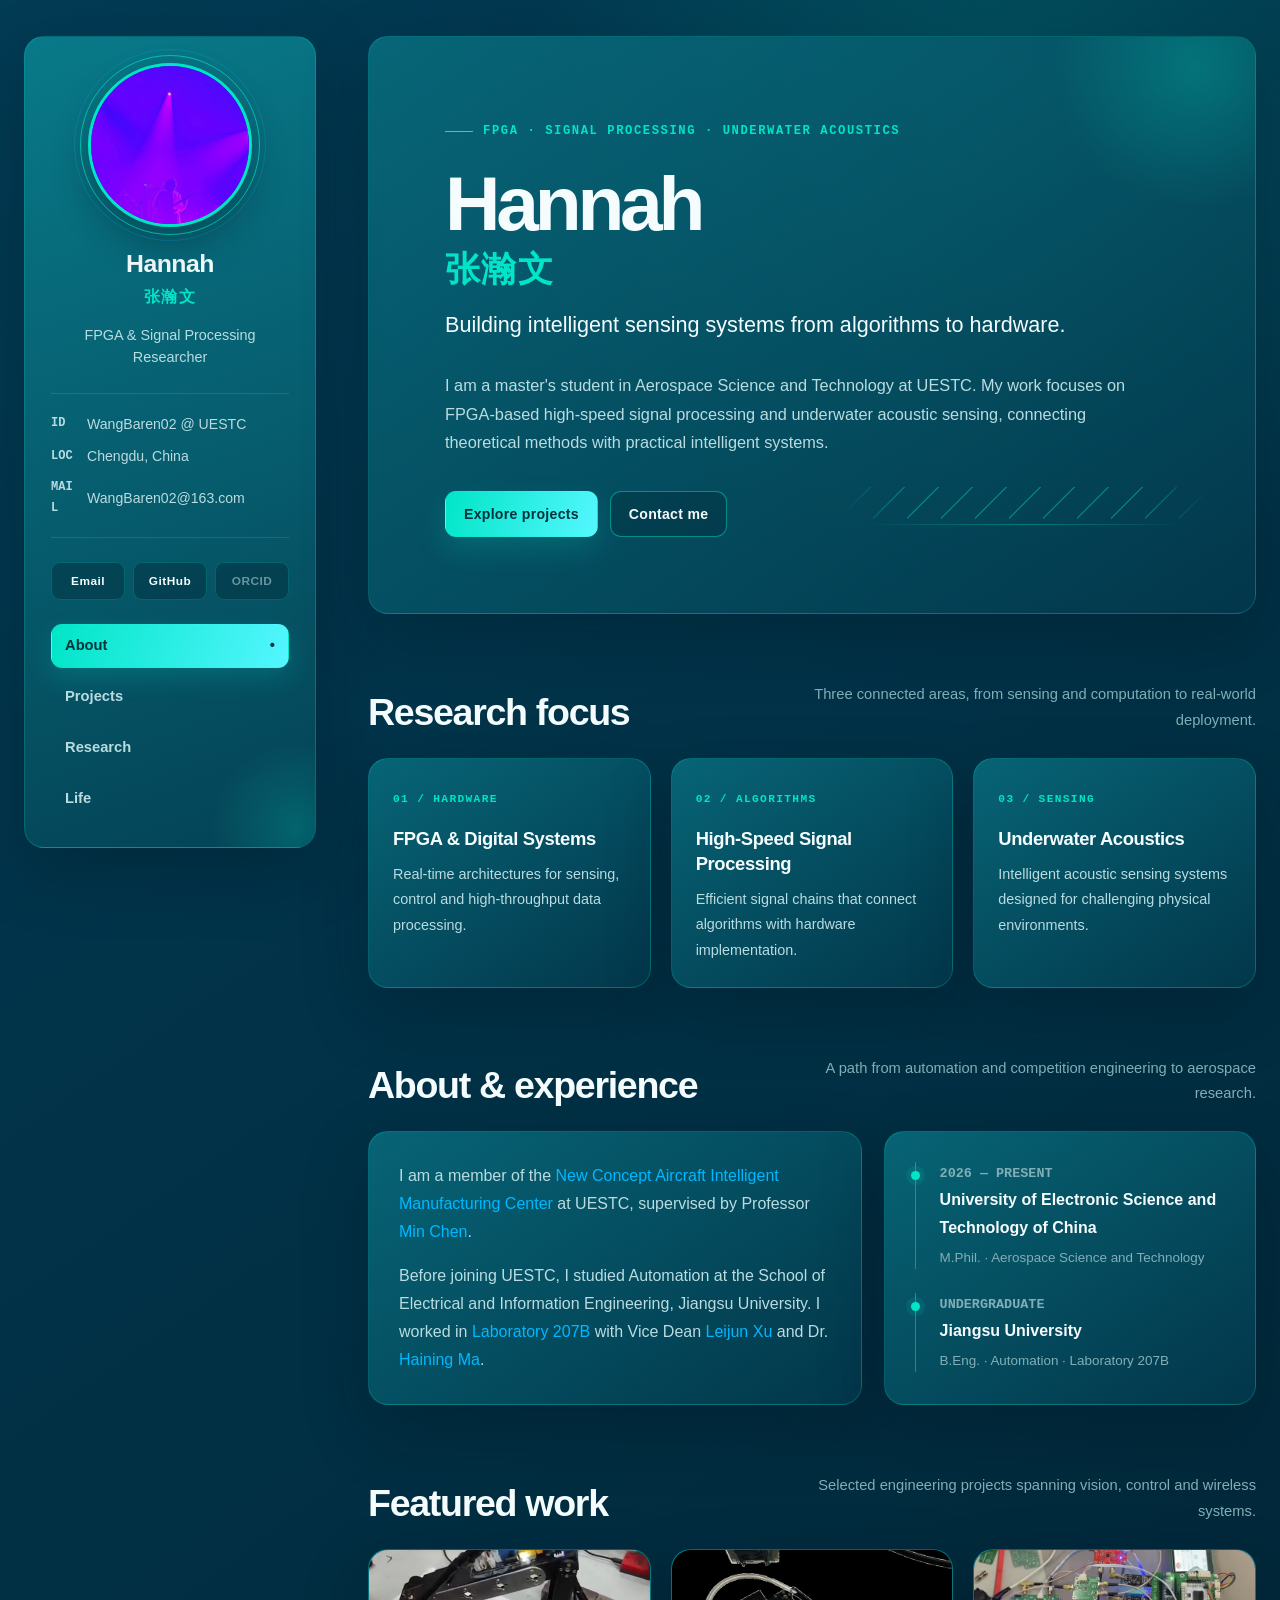
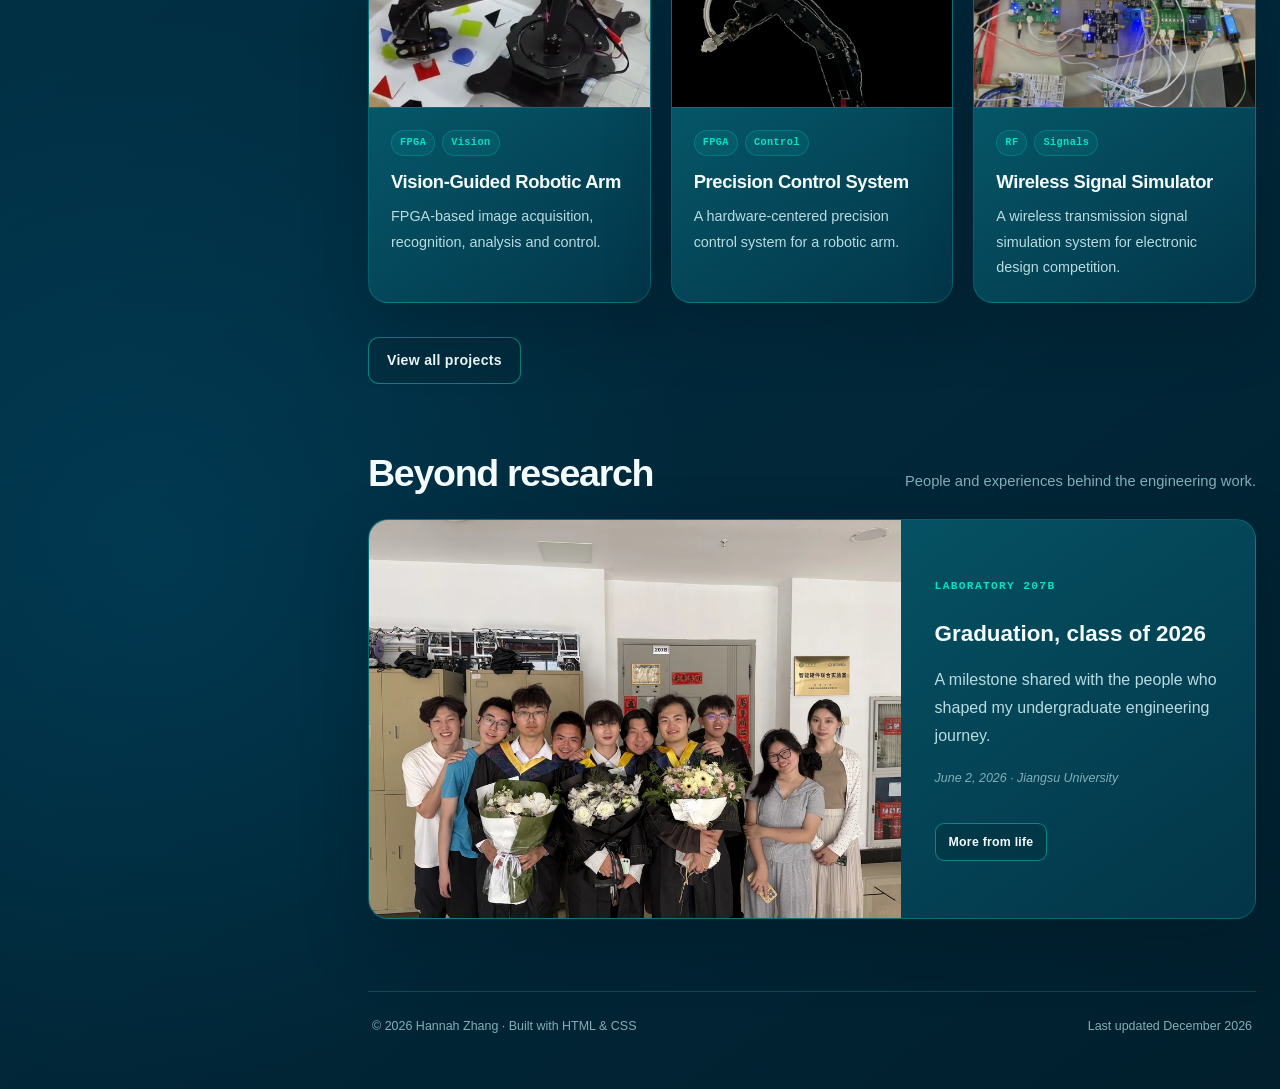
==== commit ce456db3: "Optimize website image loading" ====
--- a/index.html
+++ b/index.html
@@ -23,7 +23,7 @@
         <aside class="sidebar" aria-label="Profile and site navigation">
             <div class="profile">
                 <div class="avatar-wrap">
-                    <img class="avatar" src="figure/Hannah.jpg" alt="Hannah Zhang's purple-toned profile image">
+                    <img class="avatar" src="figure/Hannah.jpg" decoding="async" fetchpriority="high" alt="Hannah Zhang's purple-toned profile image">
                 </div>
                 <h2 class="profile-name">Hannah</h2>
                 <p class="profile-name-cn" lang="zh-CN">张瀚文</p>
@@ -140,7 +140,7 @@
                 <div class="featured-grid">
                     <article class="card featured-card">
                         <div class="featured-media">
-                            <img class="featured-image" src="figure/c6.png" alt="FPGA vision-guided robotic arm project">
+                            <img class="featured-image" src="figure/c6.png" loading="lazy" decoding="async" alt="FPGA vision-guided robotic arm project">
                         </div>
                         <div class="featured-body">
                             <div class="featured-meta"><span class="tag">FPGA</span><span class="tag">Vision</span></div>
@@ -150,7 +150,11 @@
                     </article>
                     <article class="card featured-card">
                         <div class="featured-media">
-                            <img class="featured-image" src="figure/c3.png" alt="FPGA precision robotic arm control project">
+                            <img class="featured-image" src="figure/c3-886.webp"
+                                 srcset="figure/c3-720.webp 720w, figure/c3-886.webp 886w"
+                                 sizes="(max-width: 760px) 100vw, 33vw"
+                                 loading="lazy" decoding="async"
+                                 alt="FPGA precision robotic arm control project">
                         </div>
                         <div class="featured-body">
                             <div class="featured-meta"><span class="tag">FPGA</span><span class="tag">Control</span></div>
@@ -160,7 +164,11 @@
                     </article>
                     <article class="card featured-card">
                         <div class="featured-media">
-                            <img class="featured-image" src="figure/c2.png" alt="Wireless transmission signal simulation project">
+                            <img class="featured-image" src="figure/c2-1200.webp"
+                                 srcset="figure/c2-720.webp 720w, figure/c2-1200.webp 1200w"
+                                 sizes="(max-width: 760px) 100vw, 33vw"
+                                 loading="lazy" decoding="async"
+                                 alt="Wireless transmission signal simulation project">
                         </div>
                         <div class="featured-body">
                             <div class="featured-meta"><span class="tag">RF</span><span class="tag">Signals</span></div>
@@ -181,7 +189,11 @@
                 </div>
                 <article class="card photo-feature">
                     <a href="https://207b-eie-ujs.github.io/" target="_blank" rel="noopener noreferrer">
-                        <img src="figure/graduation_2026.jpg" alt="Graduation photo of Laboratory 207B's class of 2026">
+                        <img src="figure/graduation_2026-1800.webp"
+                             srcset="figure/graduation_2026-960.webp 960w, figure/graduation_2026-1800.webp 1800w"
+                             sizes="(max-width: 900px) 100vw, 60vw"
+                             loading="lazy" decoding="async"
+                             alt="Graduation photo of Laboratory 207B's class of 2026">
                     </a>
                     <div class="photo-feature-copy">
                         <span class="card-index">LABORATORY 207B</span>
